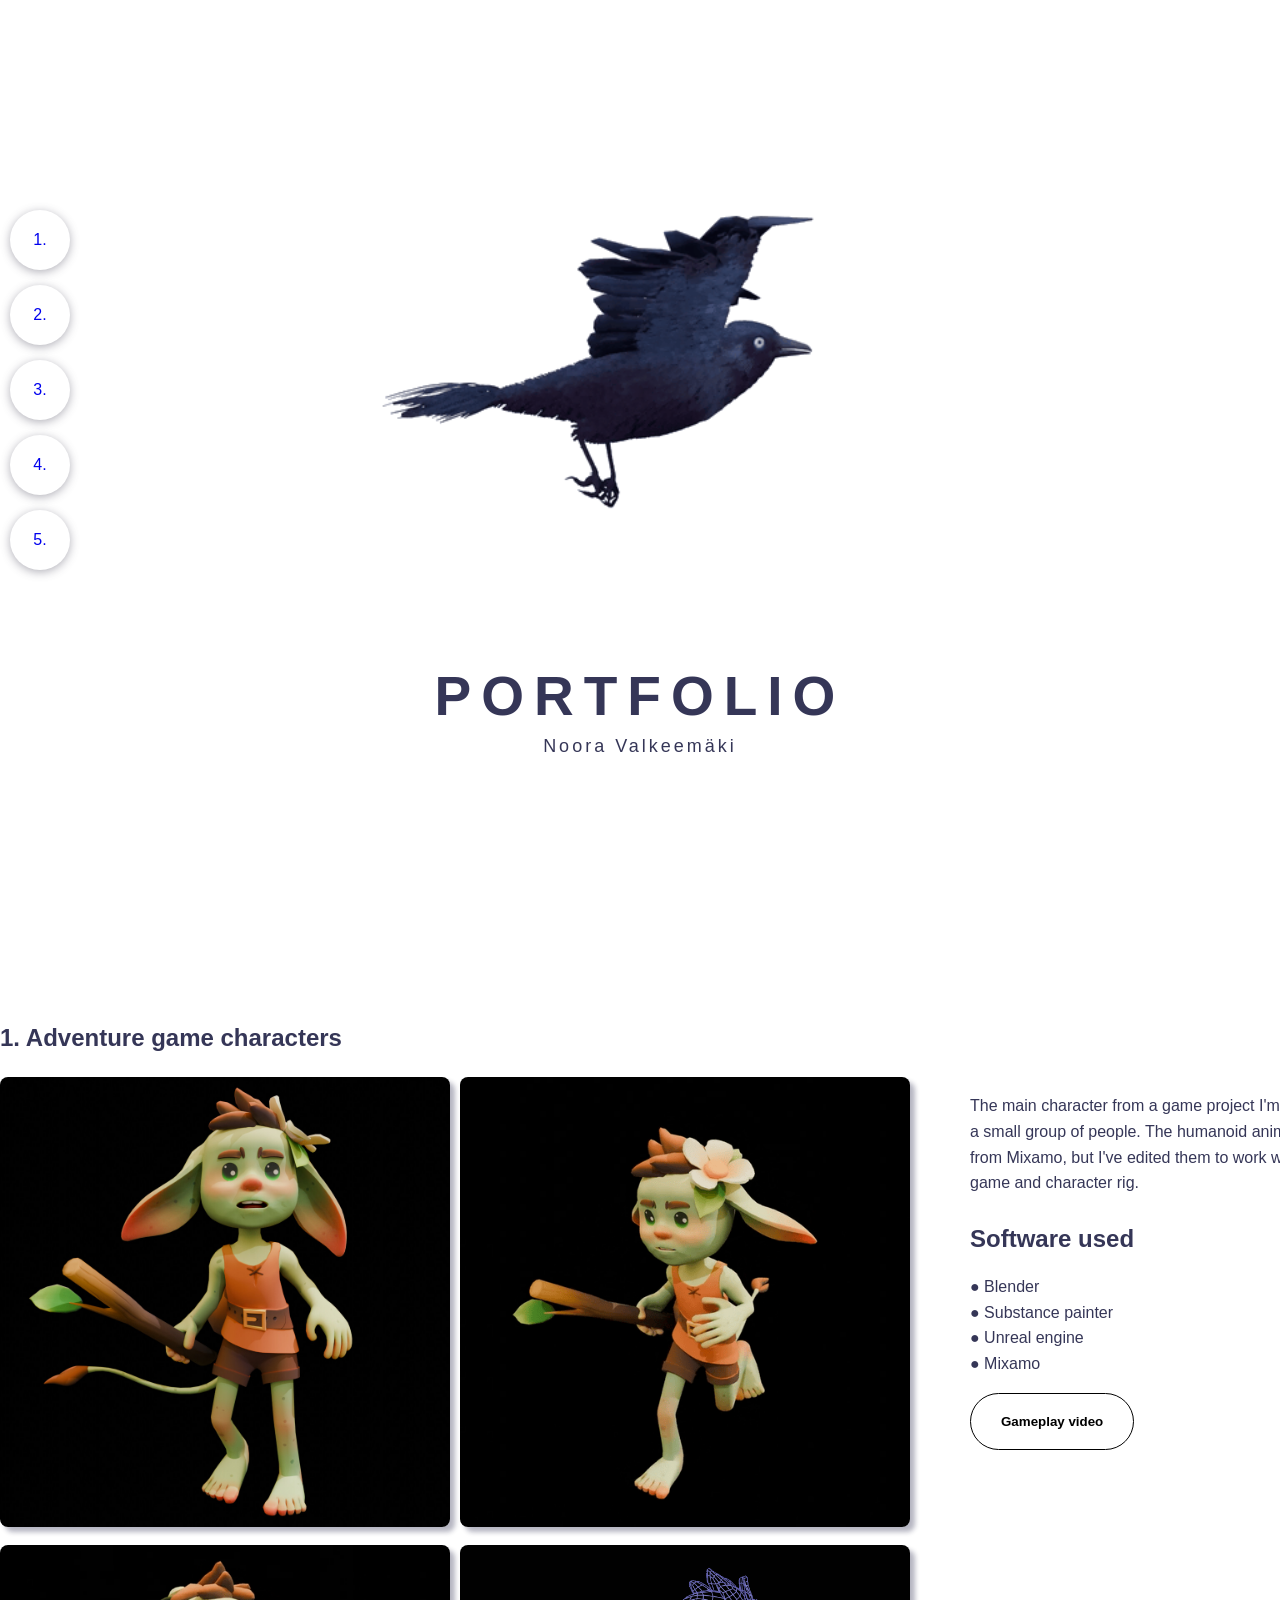
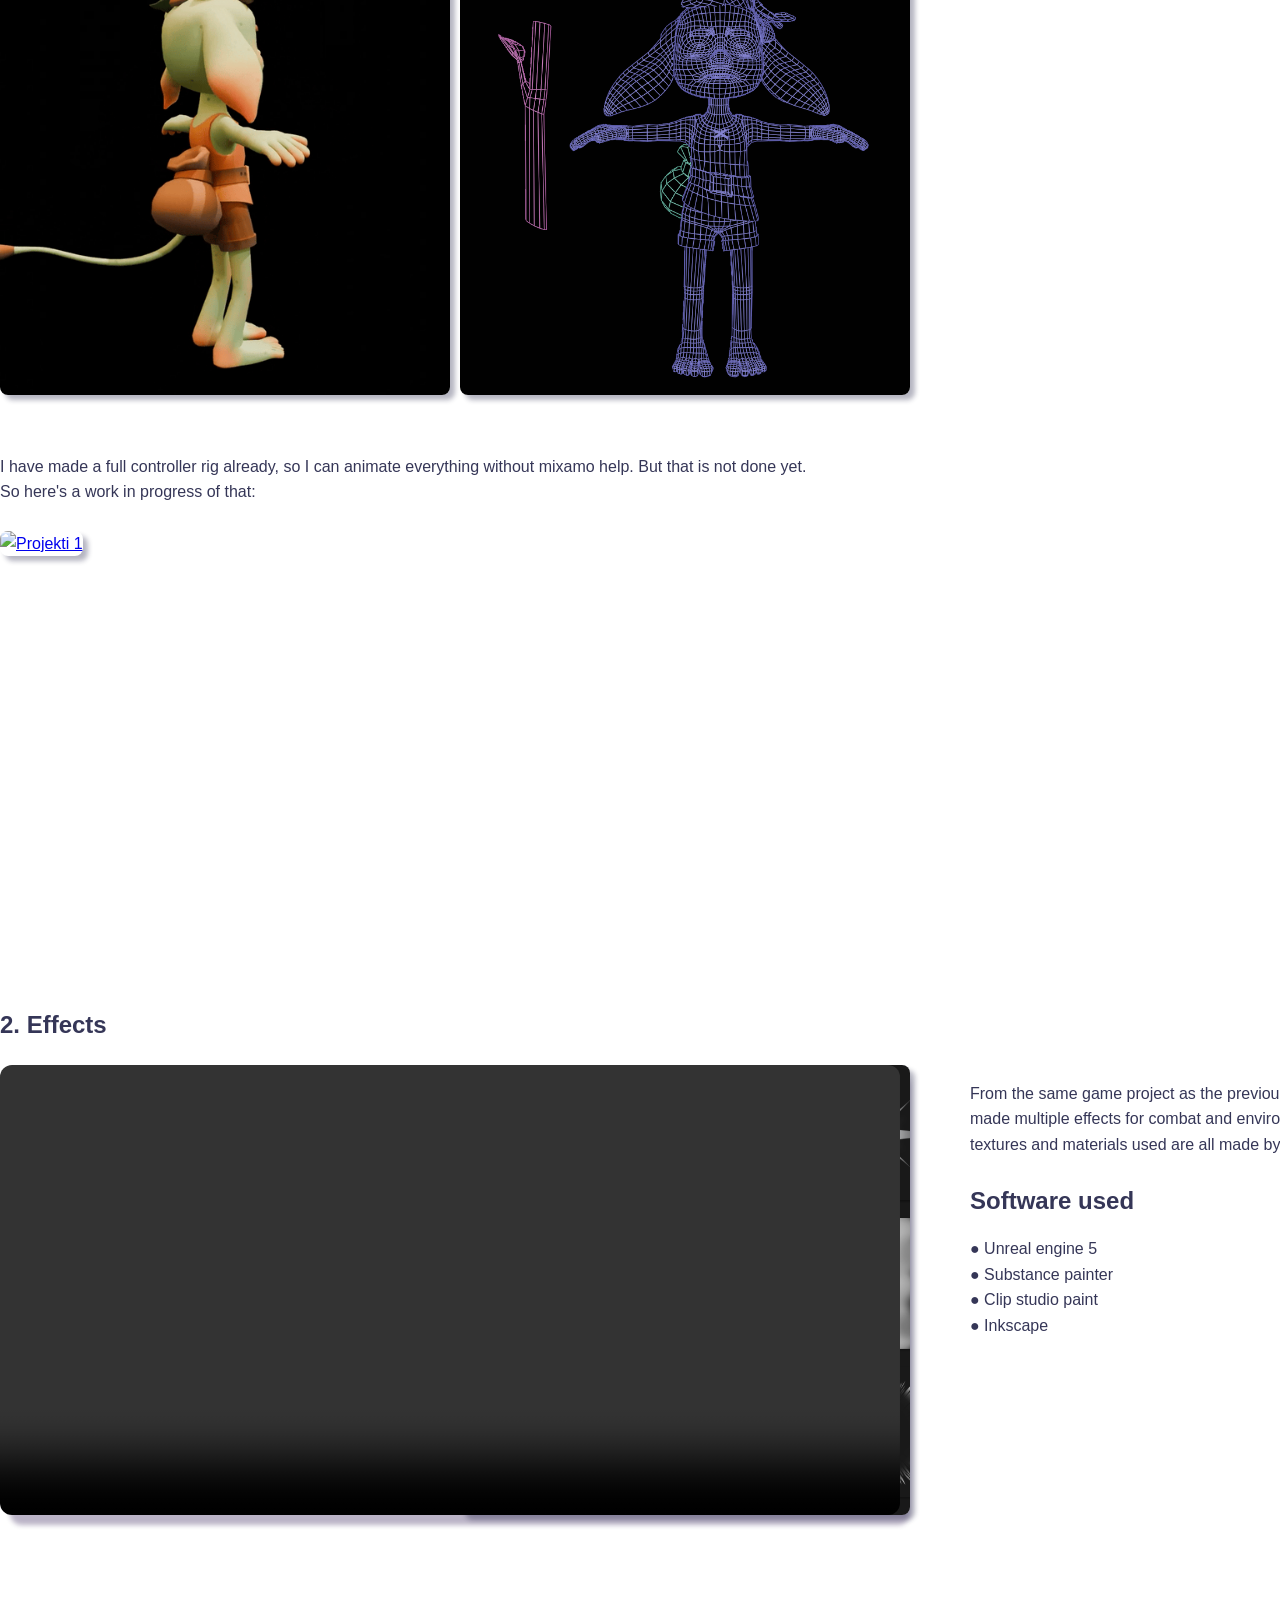
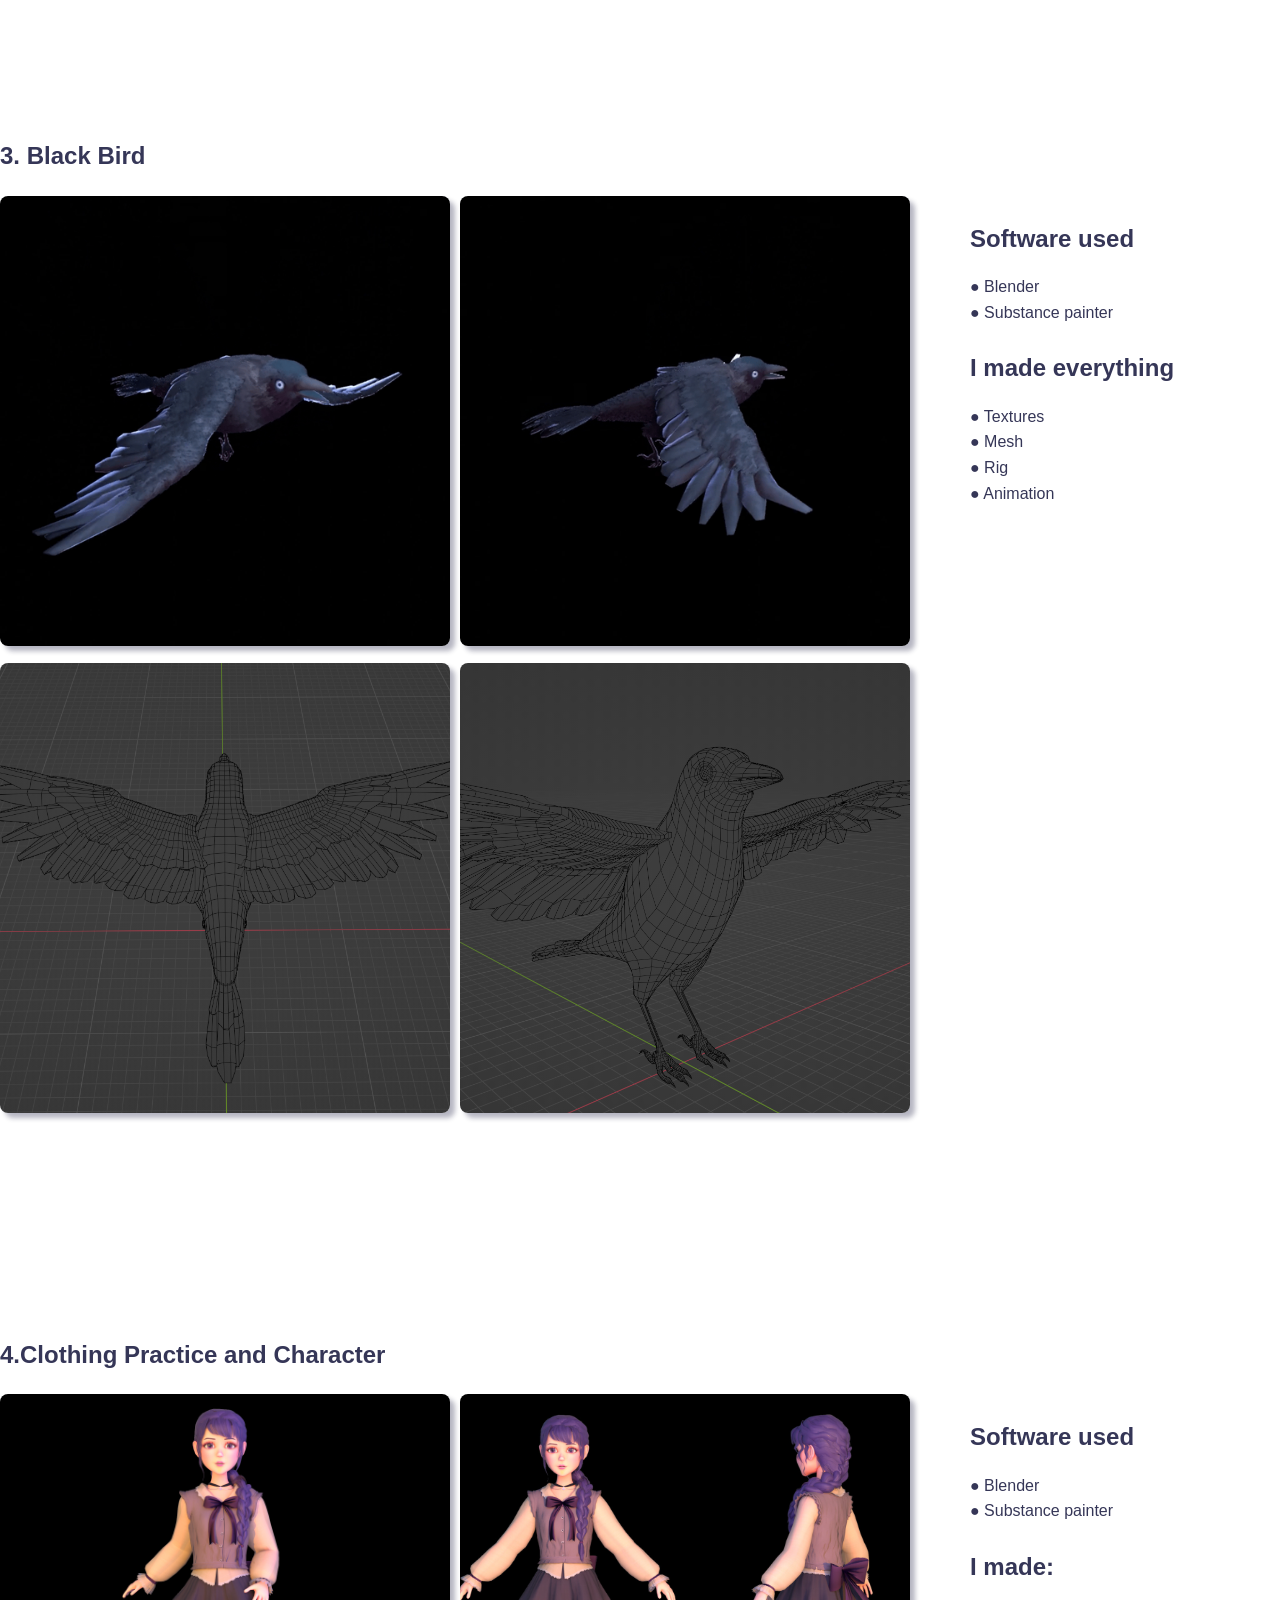
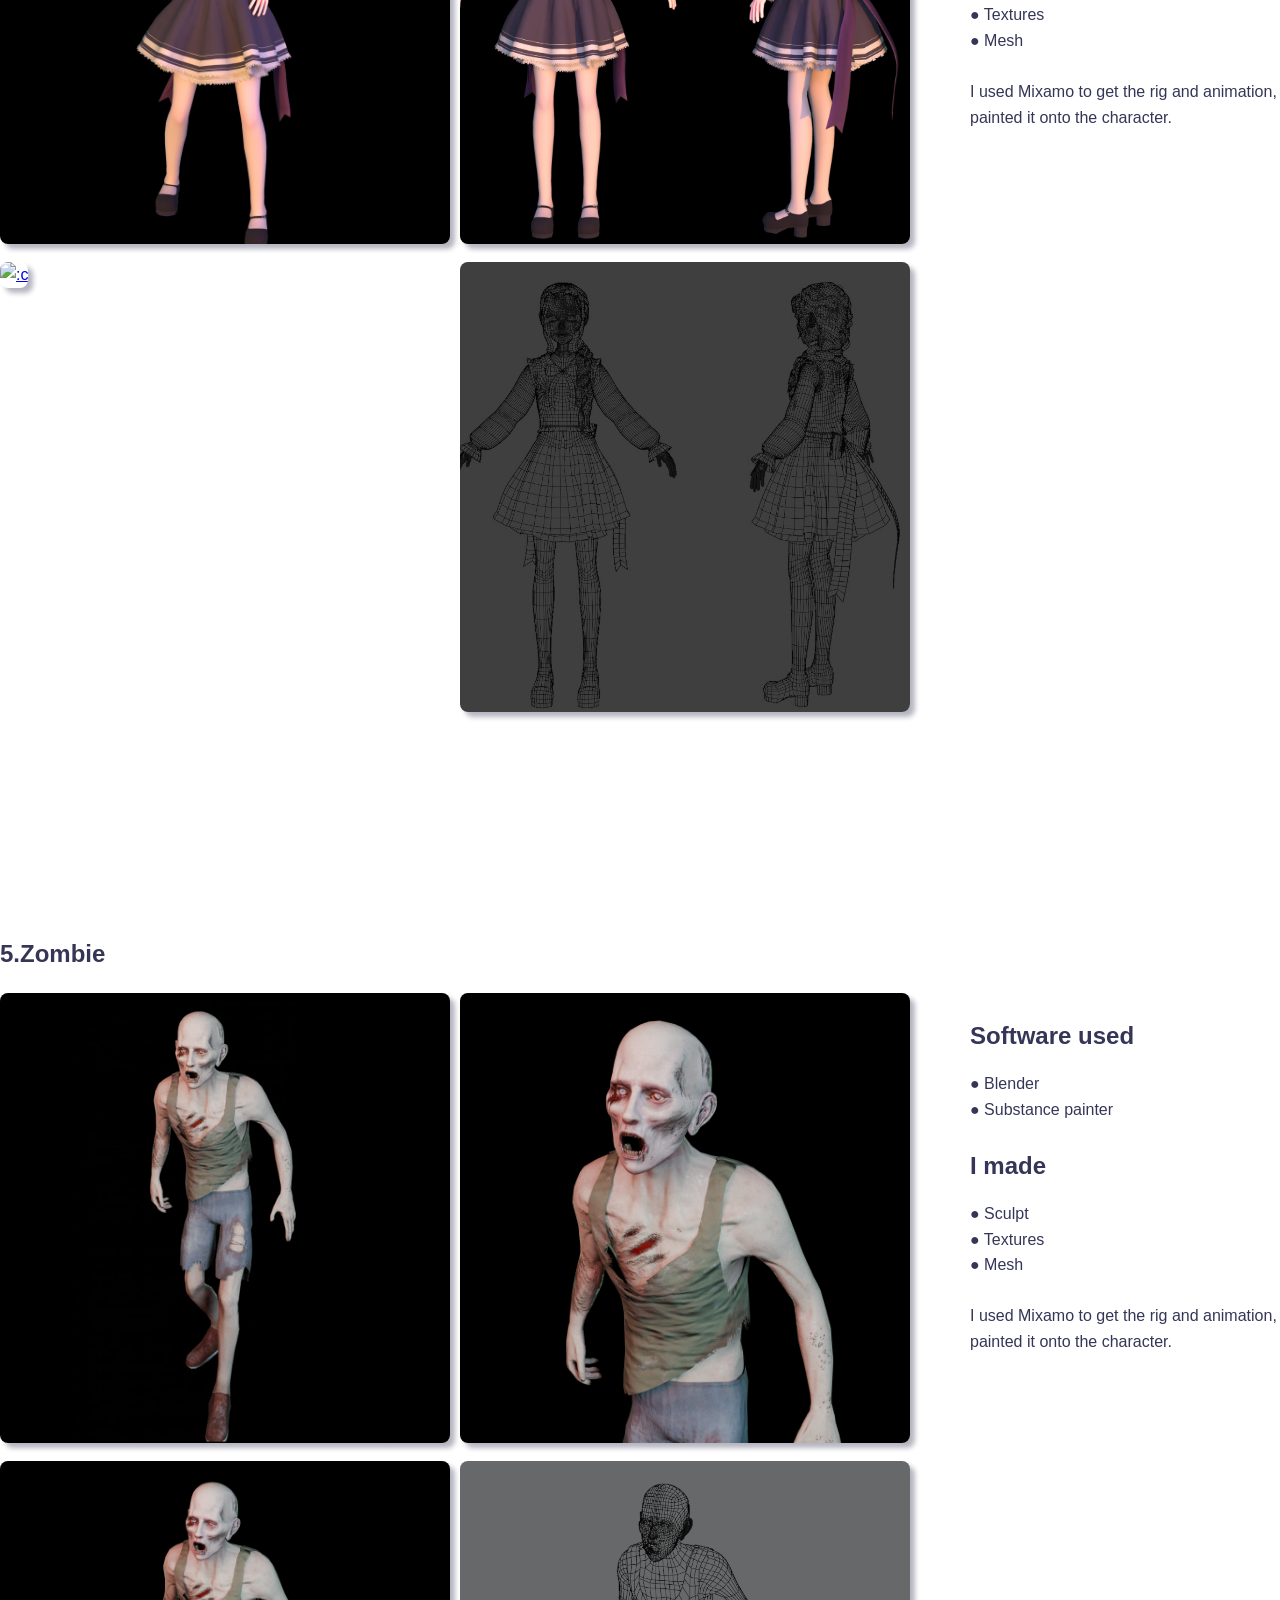
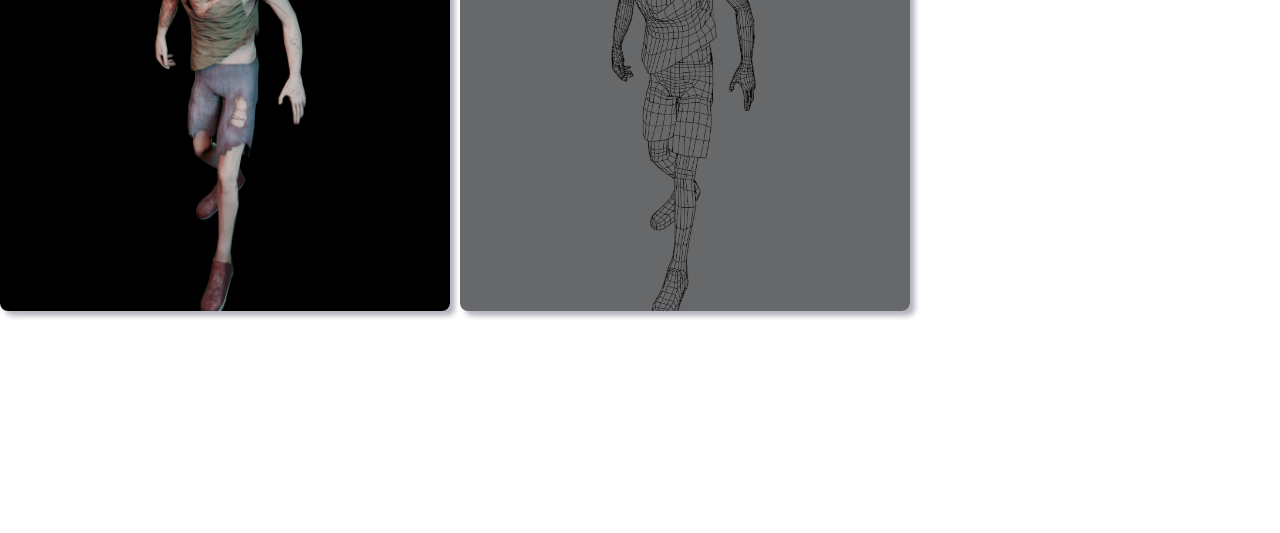
==== index.html @ d489b7c3 "2 fix" ====
<!DOCTYPE html>
<html lang="fi">

<head>
    <meta charset="UTF-8">
    <meta name="viewport" content="width=device-width, initial-scale=1.0">
    <title>Portfolio</title>
    <link rel="stylesheet" href="PortfolioStyle.css">

</head>
<body>

<div class="Headline">
            
    <Div class="Head">
        <ul>
            <a href="#AGM" style="--i:#a955ff;--j:#ea51ff">
                <span class="icon">1.</ion-icon></span>
                <span class="title">Game characters</span>
            </a>
            <a href="#Effects" style="--i:#56CCF2;--j:#2F80ED">
                <span class="icon">2.</ion-icon></span>
                <span class="title">Effects</span>
            </a>
            <a href="#BlackBird" style="--i:#FF9966;--j:#FF5E62">
                <span class="icon">3.</ion-icon></span>
                <span class="title">Black Bird</span>
            </a>
            <a href="#Clothing" style="--i:#80FF72;--j:#7EE8FA">
                <span class="icon">4.</ion-icon></span>
                <span class="title">Clothing Practice</span>
            </a>
            <a href="#Zombie" style="--i:#ffa9c6;--j:#f434e2">
                <span class="icon">5.</ion-icon></span>
                <span class="title">Zombie</span>
            </a>
        </ul>
    </Div>

    <img src="Bird/output-onlinegiftools.gif" alt=":c">
        
    <h1>PORTFOLIO</h1>
    <p>Noora Valkeemäki</p>
        
</div>


<section class="portfolio">

    <h1 id="AGM"> 1. Adventure game characters</h1>
    <div class="project">
        
        <div class="gallery">
            <a target="_blank" href="Mc/Mc1.jpg">
                <img src="Mc/Mc1.jpg" alt="Projekti 1">
            </a>
            <a target="_blank" href="Mc/Run.gif">
                <img src="Mc/Run.gif" alt="gif">
            </a>
            <a target="_blank" href="Mc/Ympyrä.gif">
                <img src="Mc/Ympyrä.gif" alt="Projekti 1">
            </a>
            <a target="_blank" href="Mc/MC_T.png">
                <img src="Mc/Screenshot 2025-07-29 104458.png" alt="Projekti 1">
            </a>
        </div>

        <div class="project-text">
            
           
            <p>

                The main character from a game project I'm making with a small group of people.
                The humanoid animations are from Mixamo, but I've edited them to work with our game and character rig.

            </p>
            <h3> Software used</h3>
            <p>
                ● Blender <br>
                ● Substance painter <br>
                ● Unreal engine <br>
                ● Mixamo <br>

            </p>
         
                
            <!--- POP-up nappula  -->
        <button class="info-btn" onclick="openModal()">
               Gameplay video
        </button>


    



        <!-- Fullscreen Modal -->
        <div id="projectModal" class="modal">
            <div class="modal-content">

                <button class="close-btn" onclick="closeModal()">✕</button>

                <div class="modal-inner">
                    <h1>Game project: "Forest trolls" (working title)</h1>

                        <div class="video-wrapper">
                        
                        <iframe src="WIP_Trailer.mp4" frameborder="0" allow="fullscreen"></iframe>
                        </div>
                </div>

            </div>
        </div>        
     </div> 
     
</div>

        <div class="Additional-info">
                    <p>I have made a full controller rig already, so I can animate everything without mixamo help. But that is not done yet. <br> So here's a work in progress of that:</p>
                    <a target="_blank" href="Mc/New_Rig.gif">
                        <img src="Mc/New_Rig.gif" alt="Projekti 1">
                    </a>
        </div>
 </div>

    <h1 id="Effects">  2. Effects </h1>
    <div class="project">
       
        <div class="gallery">      

        <a target="_blank" href="Effets/Effects.mp4">
            <video src="Effets/Effects.mp4" controls></video>
        </a>
        <a target="_blank" href="Effets/Sprites.png">
            <img src="Effets/Sprites.png" alt=":c">
        </a>

        </div>

        <div class="project-text">

            <p>From the same game project as the previous one. I made multiple effects for combat and environment. All textures and materials used are all made by me.</p>

            <h3>Software used</h3>
            <p>
                ● Unreal engine 5 <br>
                ● Substance painter <br>
                ● Clip studio paint<br>
                ● Inkscape<br>
            </p>
        </div>
    </div>
   


    <h1 id="BlackBird"> 3. Black Bird</h1>
    <div class="project">
         
        <div class="gallery">
            
            <a target="_blank" href="Bird/G11.mp4">
                <img src="Bird/Bird2_.gif" alt=":c">
            </a>
            <a target="_blank" href="Bird/G22.mp4">
                <img src="Bird/Bird1_.gif" alt=":c">
            </a>
            <a target="_blank" href="Bird/Näyttökuva 2025-04-16 142450.png">
                <img src="Bird/Näyttökuva 2025-04-16 142450.png" alt=":c">
            </a>
            <a target="_blank" href="Bird/Näyttökuva 2025-04-16 143041.png">
                <img src="Bird/Näyttökuva 2025-04-16 143041.png" alt=":c">
            </a>

        </div>
      
        <div class="project-text">
            <h3> Software used</h3>
            <p>
                ● Blender <br>
                ● Substance painter<br>
            </p>
            <h3> I made everything</h3>
            <p>
                ● Textures <br>
                ● Mesh<br>
                ● Rig <br>
                ● Animation<br>
                <br>
         
            </p>
          
        </div>
    </div>


        <h1 id="Clothing"> 4.Clothing Practice and Character</h1>
        <div class="project">
         
        <div class="gallery"> 
            
            <a target="_blank" href="IN/nikki-blender-02.jpg">
                <img src="IN/nikki-blender-02.jpg" alt=":c">
            </a>
            <a target="_blank" href="IN/nikki-character-01.jpg">
                <img src="IN/nikki-character-01.jpg" alt=":c">
            </a>
            <a target="_blank" href="IN/0001-0300.mkv">
                <img src="IN/Gif_IN.gif" alt=":c">
            </a>
            <a target="_blank" href="IN/nikki-wiref-character.jpg">
                <img src="IN/nikki-wiref-character.jpg" alt=":c">
            </a>

        </div>
      
        <div class="project-text">
            <h3> Software used</h3>
            <p>
                ● Blender <br>
                ● Substance painter<br>
            </p>
            <h3> I made:</h3>
            <p>
                ● Textures <br>
                ● Mesh<br>
                <br>
            I used Mixamo to get the rig and animation, then weight painted it onto the character.​
            </p>
            
            
        </div>
    </div>


    <h1 id="Zombie">  5.Zombie </h1>
    <div class="project">
       
        <div class="gallery">      

        <a target="_blank" href="Zombie/Z_2.mp4">
        <img src="Zombie/Zombie_Gif.gif" alt="Zombie_Gif">
        </a>
        <a target="_blank" href="Zombie/F6.png">
        <img src="Zombie/F6.png" alt="Zombie/F6.png">
        </a>
        <a target="_blank" href="Zombie/F5.png">
        <img src="Zombie/F5.png" alt="Zombie/F5.png">
        </a>
        <a target="_blank" href="Zombie/Näyttökuva 2025-05-31 205426.png">
        <img src="Zombie/Näyttökuva 2025-05-31 205426.png" alt="Zombie/Näyttökuva 2025-05-31 205426.png">
        </a>


        </div>

        <div class="project-text">
            <h3>Software used</h3>
            <p>
                ● Blender <br>
                ● Substance painter<br>
            </p>
             
            <h3>I made</h3>
            <p>
                ● Sculpt <br>
                ● Textures<br>
                ● Mesh<br>
                <br>
                I used Mixamo to get the rig and animation, then weight painted it onto the character.
            
            </p>

         
        </div>
    </div >


    

    </div>
</section>
    <script> 
        
        /*pop up nappuloille*/
    
        function openModal() {
            document.getElementById("projectModal").style.display = "block";
            document.body.style.overflow = "hidden"; // estää taustan scrollauksen
        }

        function closeModal() {
            document.getElementById("projectModal").style.display = "none";
            document.body.style.overflow = "auto";
        }

        // Sulje jos klikataan taustaa
        window.onclick = function(event) {
            const modal = document.getElementById("projectModal");
            if (event.target === modal) {
                closeModal();
            }
        }

        // Sulje ESC-näppäimellä
        document.addEventListener("keydown", function(event) {
            if (event.key === "Escape") {
                closeModal();
            }
        });
    </script>

</body>
</html>
---- PortfolioStyle.css ----
.head {
  margin: 0;
  padding: 0;
  box-sizing: border-box;
  font-family: "Poppins", sans-serif;

  display: flex;
  justify-content: center;
  align-items: center;
  min-height: 100vh;
}

ul {
  display: flex;
  flex-direction: column;
  position: fixed;
  left: 0;                /* stick to left side */
  padding: 10px;
  gap: 15px;
  margin-left: auto;
  margin-top: 15%;
}

ul a {
  position: relative;
  list-style: none;
  width: 60px;
  height: 60px;
  background: white;
  box-shadow: 0 2px 10px rgba(78, 77, 94, 0.445);
  border-radius: 60px;
  cursor: pointer;
  display: flex;
  justify-content: center;
  align-items: center;
  transition: 0.5s;
}

ul a::before {
  content: "";
  position: absolute;
  inset: 0;
  border-radius: 60px;
  background: linear-gradient(45deg, var(--i), var(--j));
  opacity: 0;
  transition: 0.5s;
}

ul a::after {
  content: "";
  position: absolute;
  top: 10px;
  width: 100%;
  height: 100%;
  border-radius: 60px;
  background: linear-gradient(45deg, var(--i), var(--j));
  transition: 0.5s;
  filter: blur(15px);
  z-index: -1;
  opacity: 0;
}

ul a:hover {
  width: 180px;
  box-shadow: 0 10px 25px rgba(11, 14, 56, 0.377);
}

ul a:hover::before {
  opacity: 1;
}

ul a:hover::after {
  opacity: 0.5;
}

ul a ion-icon {
  color: #777;
  font-size: 1.75em;
  transition: 0.5s;
  transition-delay: 0.25s;
}

ul a:hover ion-icon {
  transform: scale(0);
  color: #fff;
  transition-delay: 0s;
}

ul a span {
  position: absolute;
}

ul a .title {
  color: #fff;
  font-size: 12px;
  font-weight: 800;
  letter-spacing: 0.1em;
  text-transform: uppercase;
  transform: scale(0);
  transition: 0.5s;
  transition-delay: 0s;
}

ul a:hover .title {
  transform: scale(1);
  transition-delay: 0.25s;
}


.Additional-info{
    display: flex;
    flex-direction: column;
    margin-top: -20vb;
    margin-left: -10vb;
    margin-bottom: 50vb;
    gap: 10px;
 
}

.Additional-info img{
    width: 100vb;
    height: 50vb;
    border-radius: 8px;
    object-fit: cover;
    border-radius: 8px;
    box-shadow: 5px 5px 5px rgba(17, 15, 54, 0.308);
}


body {
    font-family: Arial, sans-serif;
    background-color: white;
    color: #0f1138d7;
    line-height: 1.6;
}

.portfolio {
    width: 90%;
    max-width: 1100px;
    margin: 60px auto;
}
.Headline h1{

    letter-spacing: 10px;
    font-size: 55px;
}
.Headline img{

    height: 80vb;
    width: auto;
    margin-bottom: -120px;
}
.Headline p {
    margin-top: -45px;
    font-size: 18px;
    font-weight: 400;
    letter-spacing: 3px;

}
.Headline{
    text-align: center;
    margin-bottom: 40px;
    padding-bottom: 20vb;
}
.project {
    display: flex;
    gap: 60px;
    max-width: 1200px;
    margin: 80px auto;
    padding: 0;
    align-items: start;
    padding-bottom: 15vb;
}
.gallery{

    display: grid;
    grid-template-columns: 50vb 50vb;
    margin-left: -10vb;
    gap: 10px;
  

}
.portfolio h1{

margin-left: -90px;
margin-bottom: -60px;

}

.gallery img {
    width: 50vb;
    height: 50vb;
    border-radius: 8px;
    object-fit: cover;
    transition: transform 0.3s ease;
    box-shadow: 5px 5px 5px rgba(17, 15, 54, 0.308);
}

.gallery img:hover {
    transform: scale(1.05);
}

.gallery video {
    width: auto;
    height: 50vb;
    border-radius: 12px;
    object-fit: contain;
    transition: transform 0.3s ease;
    box-shadow: 10px 10px 5px rgba(33, 10, 70, 0.308);
}

.gallery video:hover {
    transform: scale(1.05);
}

.project-text {
    width: 50%;
}

.project-text h3 {
    margin-bottom: 15px;
    font-size: 1.5rem;
    margin-right: -20vb;
    
}
.project-text p{

margin-right: -20vb;

}

.reverse {
    flex-direction: row-reverse;
}

/* Responsiivisuus */
@media (max-width: 768px) {
    .project {
        flex-direction: column;
    }
}


/* nappulat */

.info-btn {
    padding: 20px;
    padding-right: 30px;
    padding-left: 30px;
    
    border-radius: 40px;
    background: #ffffff;
    color: rgb(0, 0, 0);
    border: solid black;
    border-width: 1px;
    font-weight: 700;

    cursor: pointer;
    transition: all 0.3s ease ease-out;
}
.info-btn:hover{

    background: linear-gradient(45deg, rgb(135, 88, 221), rgb(221, 106, 221));
    border-radius: 40px;
    border: none;
    color: #ffffff;


    padding: 20px;
    padding-right: 30px;
    padding-left: 30px;
    
    
}

@keyframes burst {
  from {
    opacity:0;
    transform: scale(0);
  }}

/* Modal tausta */
.modal {
    display: none;
    position: fixed;
    inset: 0;
    background: rgba(0, 0, 0, 0.7);
    backdrop-filter: blur(6px);
    z-index: 999;
}

/* Modal sisältö (melkein full screen) */
.modal-content {
    background: white;
    width: 1000px;
    height: 800px;
    margin: 2.5% auto;
    border-radius: 20px;
    overflow-y: auto;
    position: relative;
    animation: slideUp 0.4s ease;
}

/* Sisältö padding */
.modal-inner {
    padding: 10px 10px;
}


/* Sulje-nappi */
.close-btn {
    position: absolute;
    top: 25px;
    right: 30px;
    background: none;
    border: none;
    font-size: 28px;
    cursor: pointer;
}
.close-btn:hover {
    color: red;
}




/* videot */

.video-wrapper iframe {
    width: 95%;
    height: 75%;
 }   

.video-wrapper iframe {
    position: absolute;
    margin-top: 100px;
    left: 50%;
    transform: translateX(-50%);    
}

.modal-inner  h1{
    margin-top: 20px;
    margin-left: 20px;
    font-size: 24px;
    color: #0f1138d7;
    text-align: center;
}
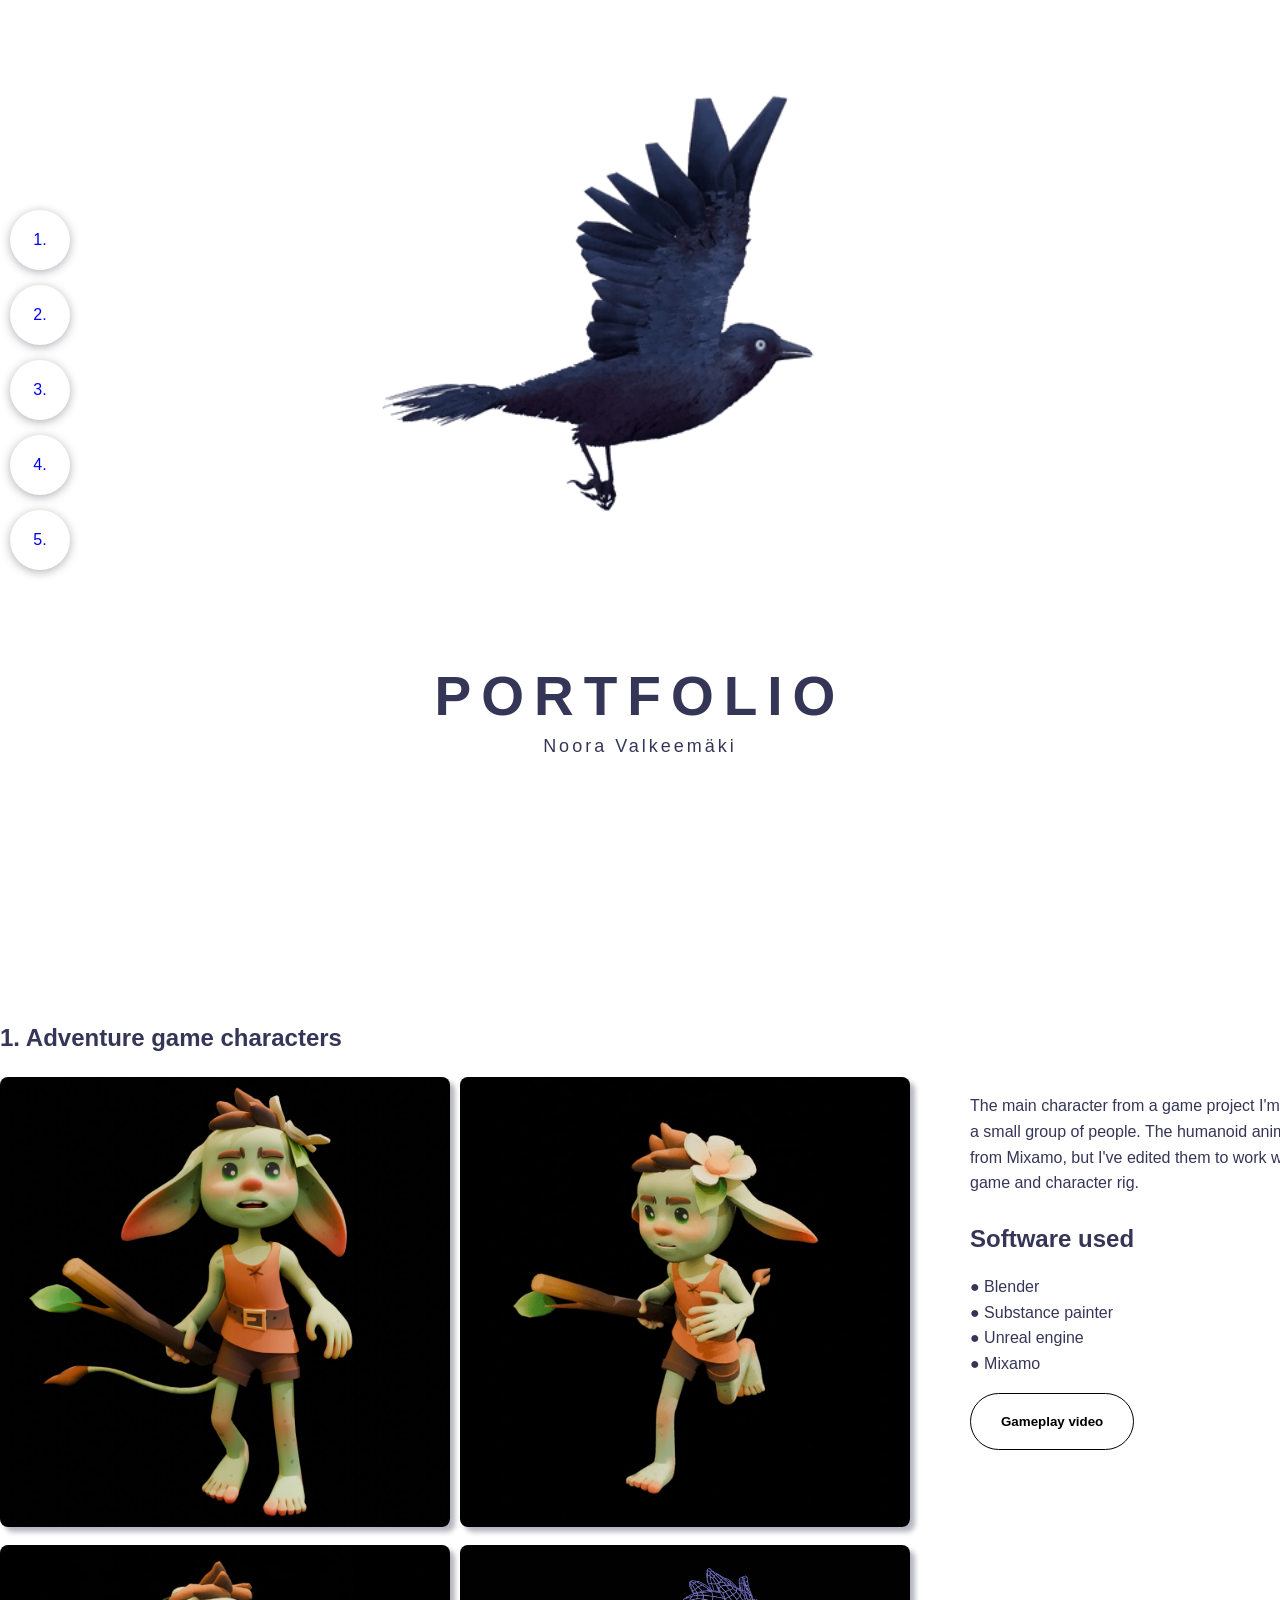
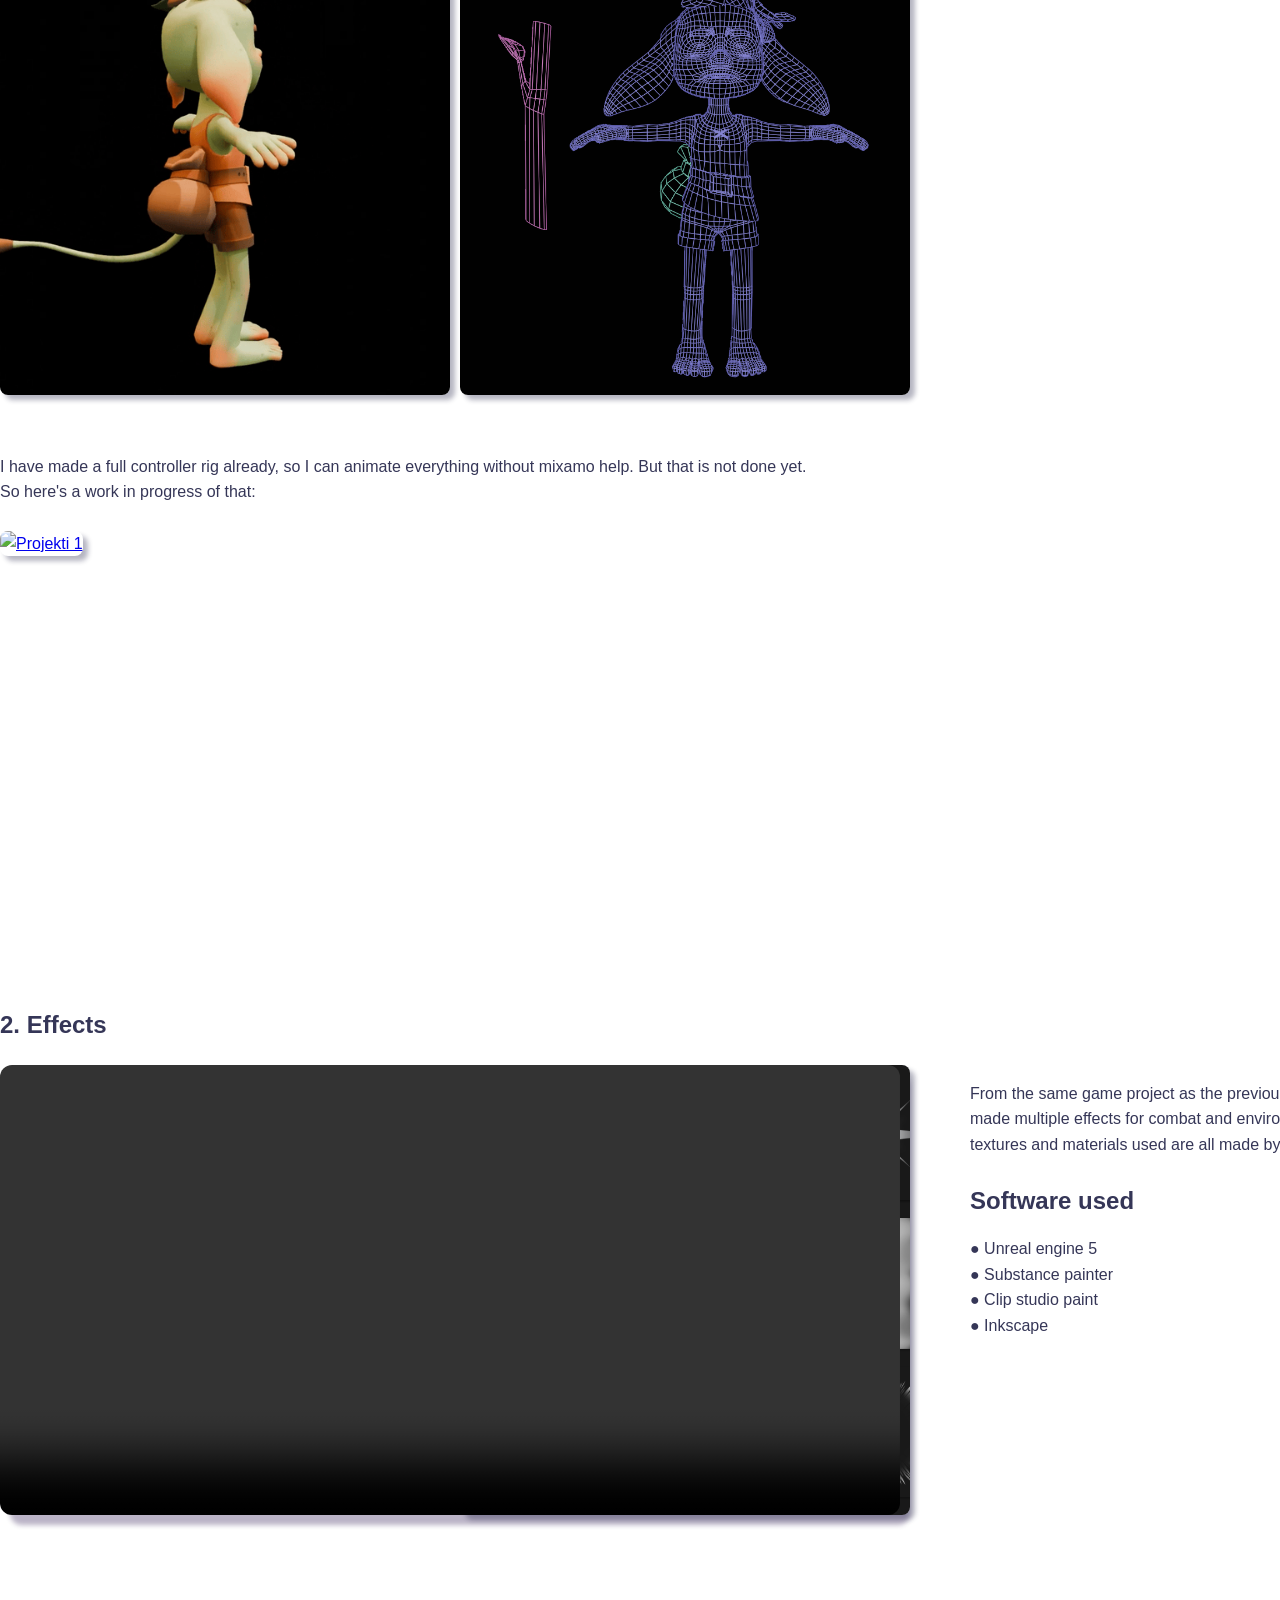
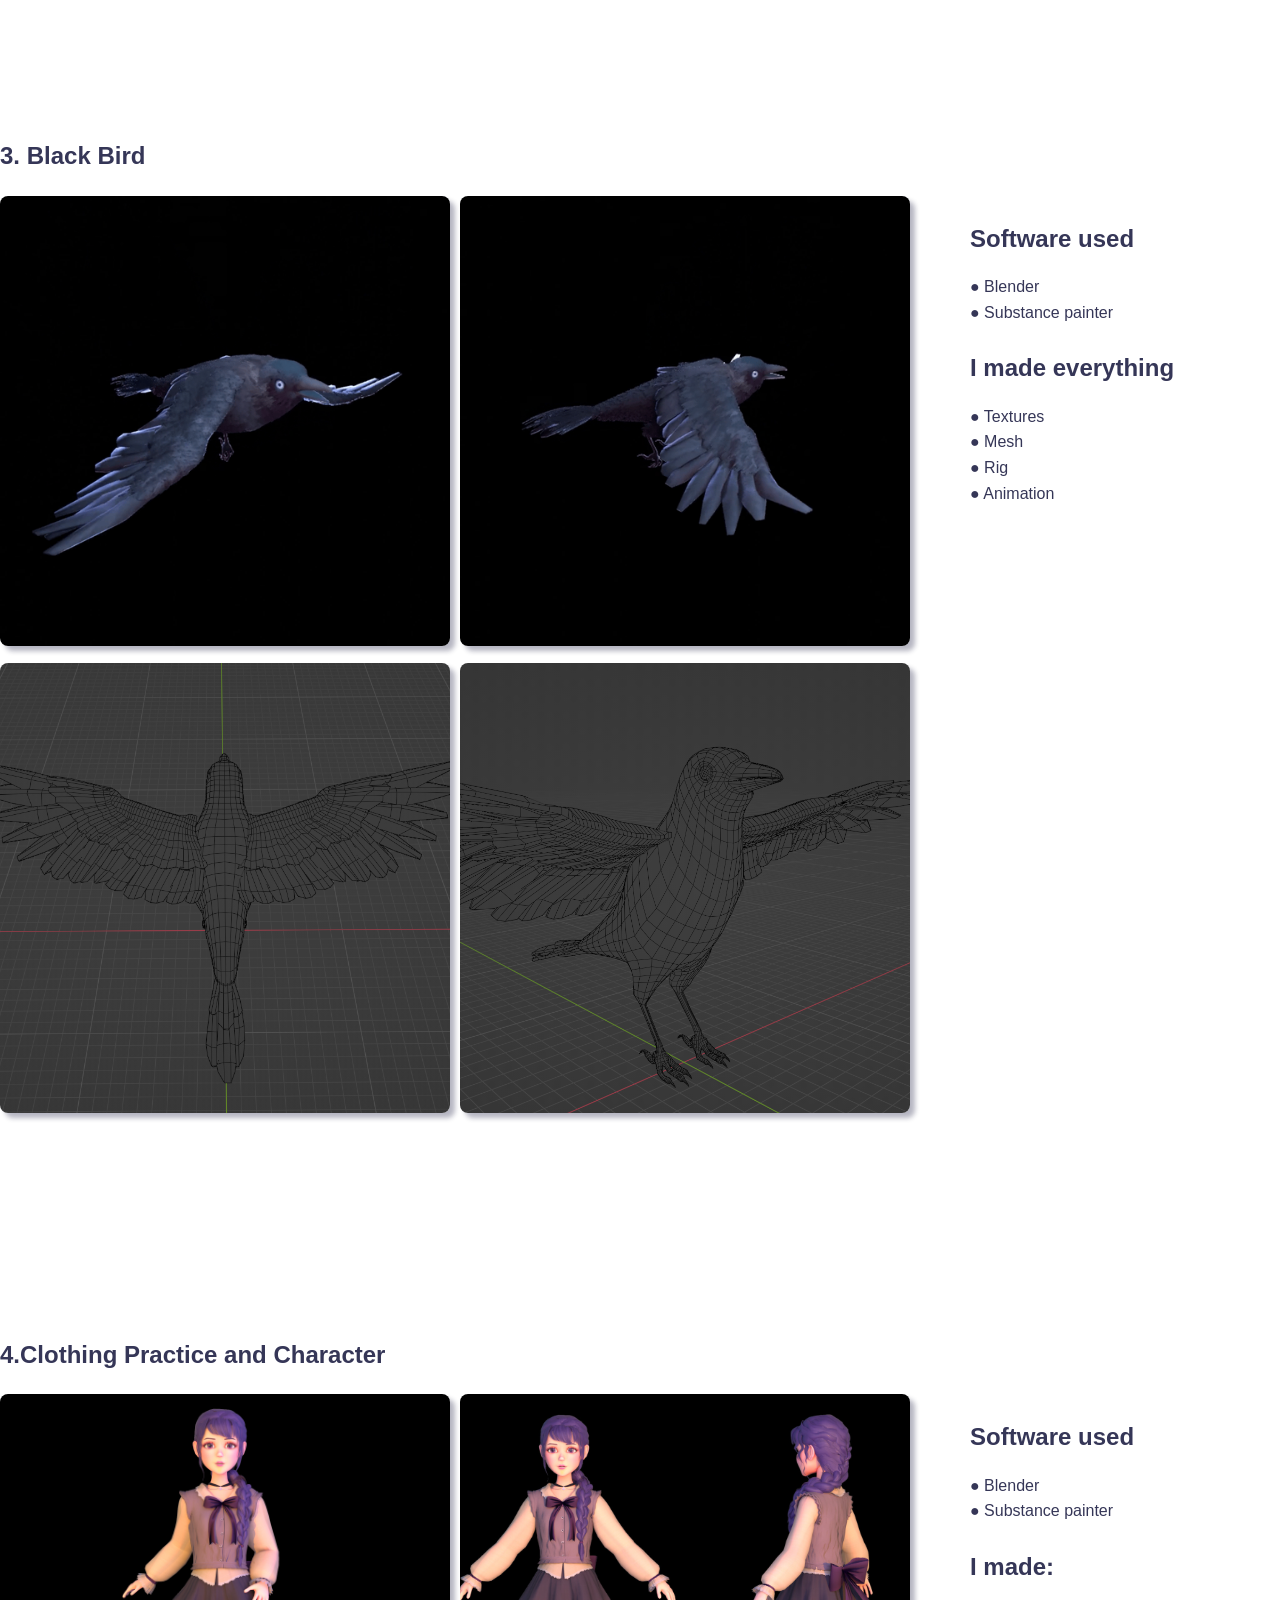
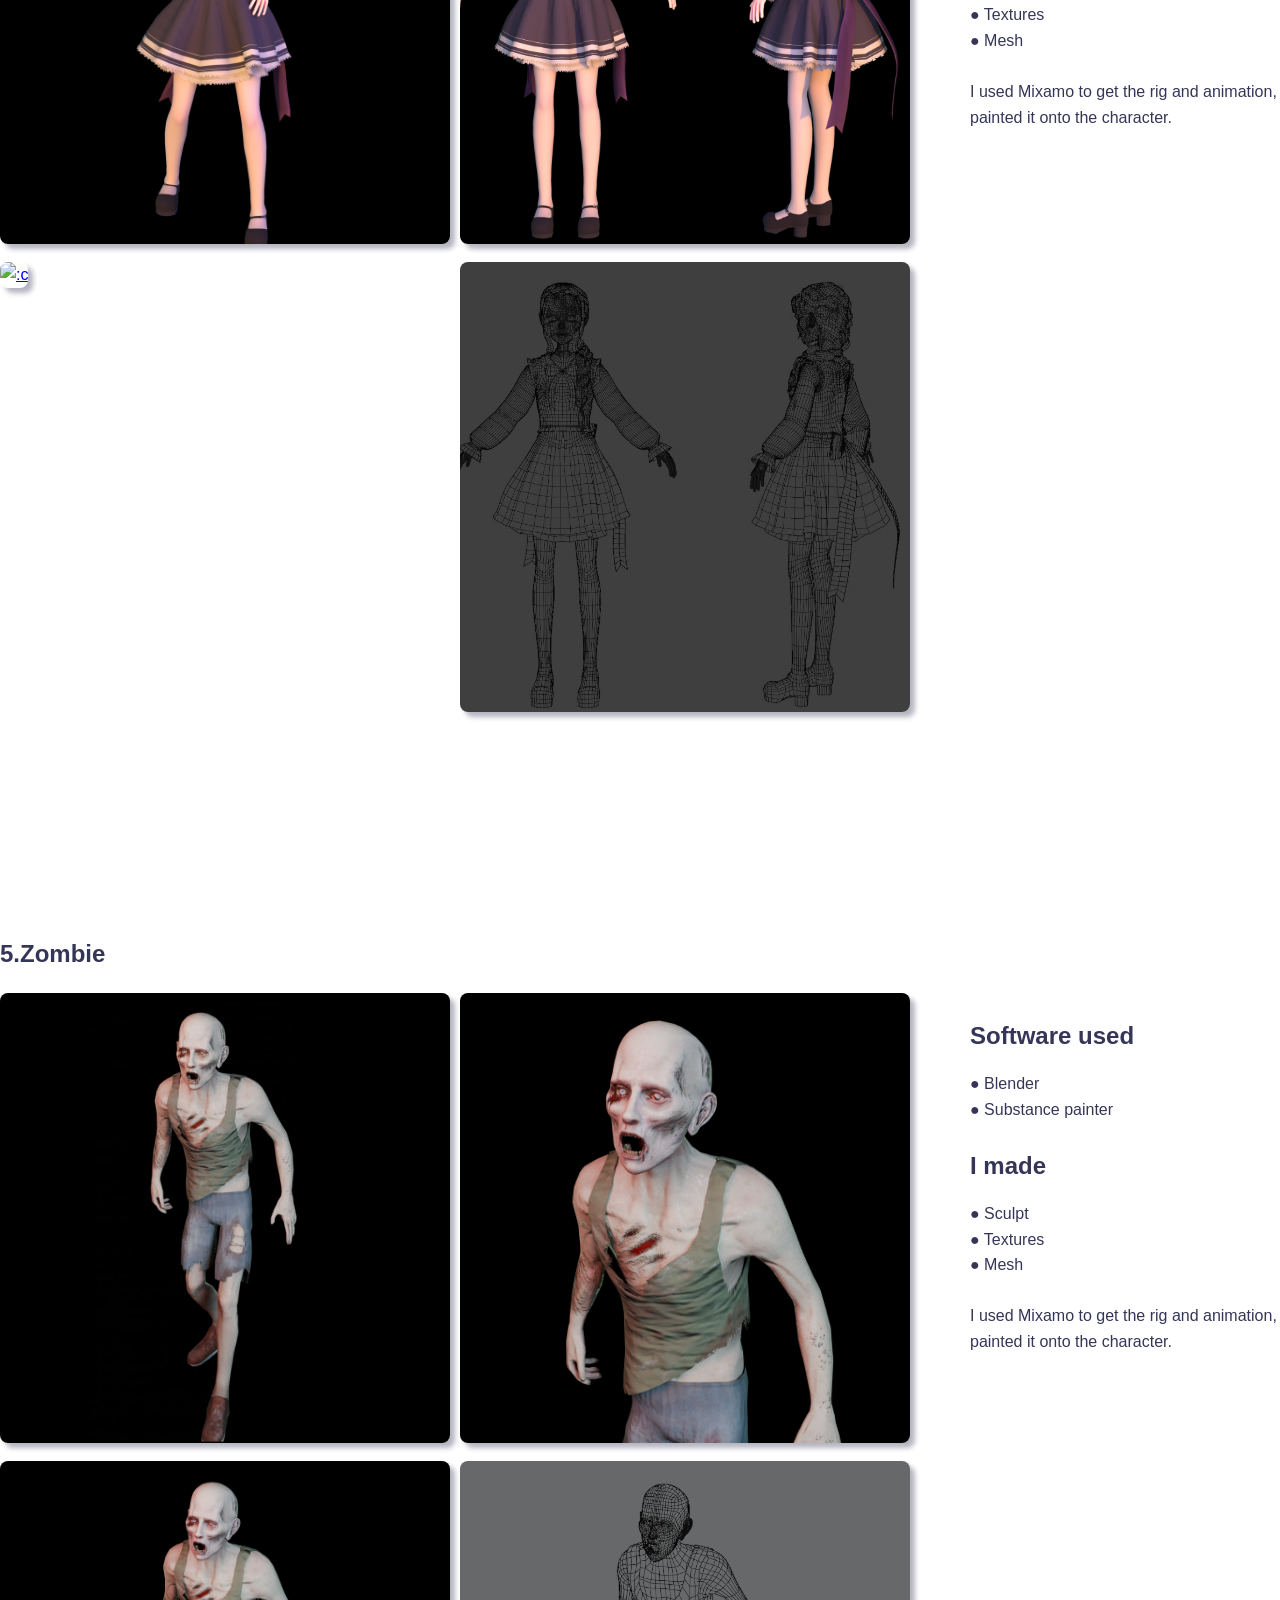
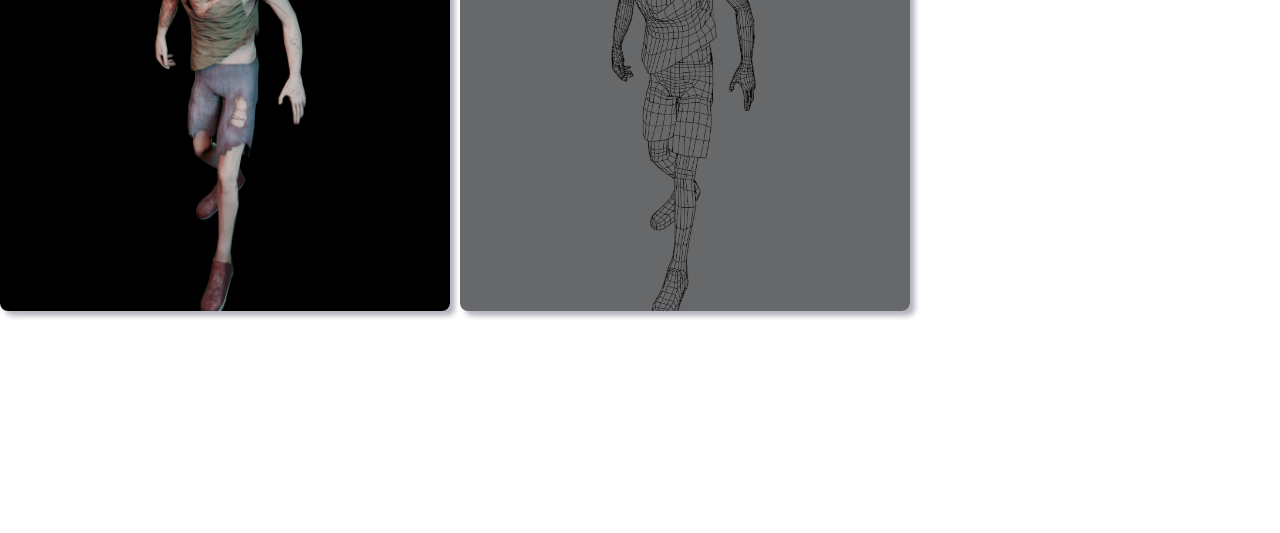
==== commit 570b0ec2: "Image_Change" ====
--- a/index.html
+++ b/index.html
@@ -60,7 +60,7 @@
             <a target="_blank" href="Mc/Ympyrä.gif">
                 <img src="Mc/Ympyrä.gif" alt="Projekti 1">
             </a>
-            <a target="_blank" href="Mc/MC_T.png">
+            <a target="_blank" href="Mc/Screenshot 2025-07-29 104458.png">
                 <img src="Mc/Screenshot 2025-07-29 104458.png" alt="Projekti 1">
             </a>
         </div>
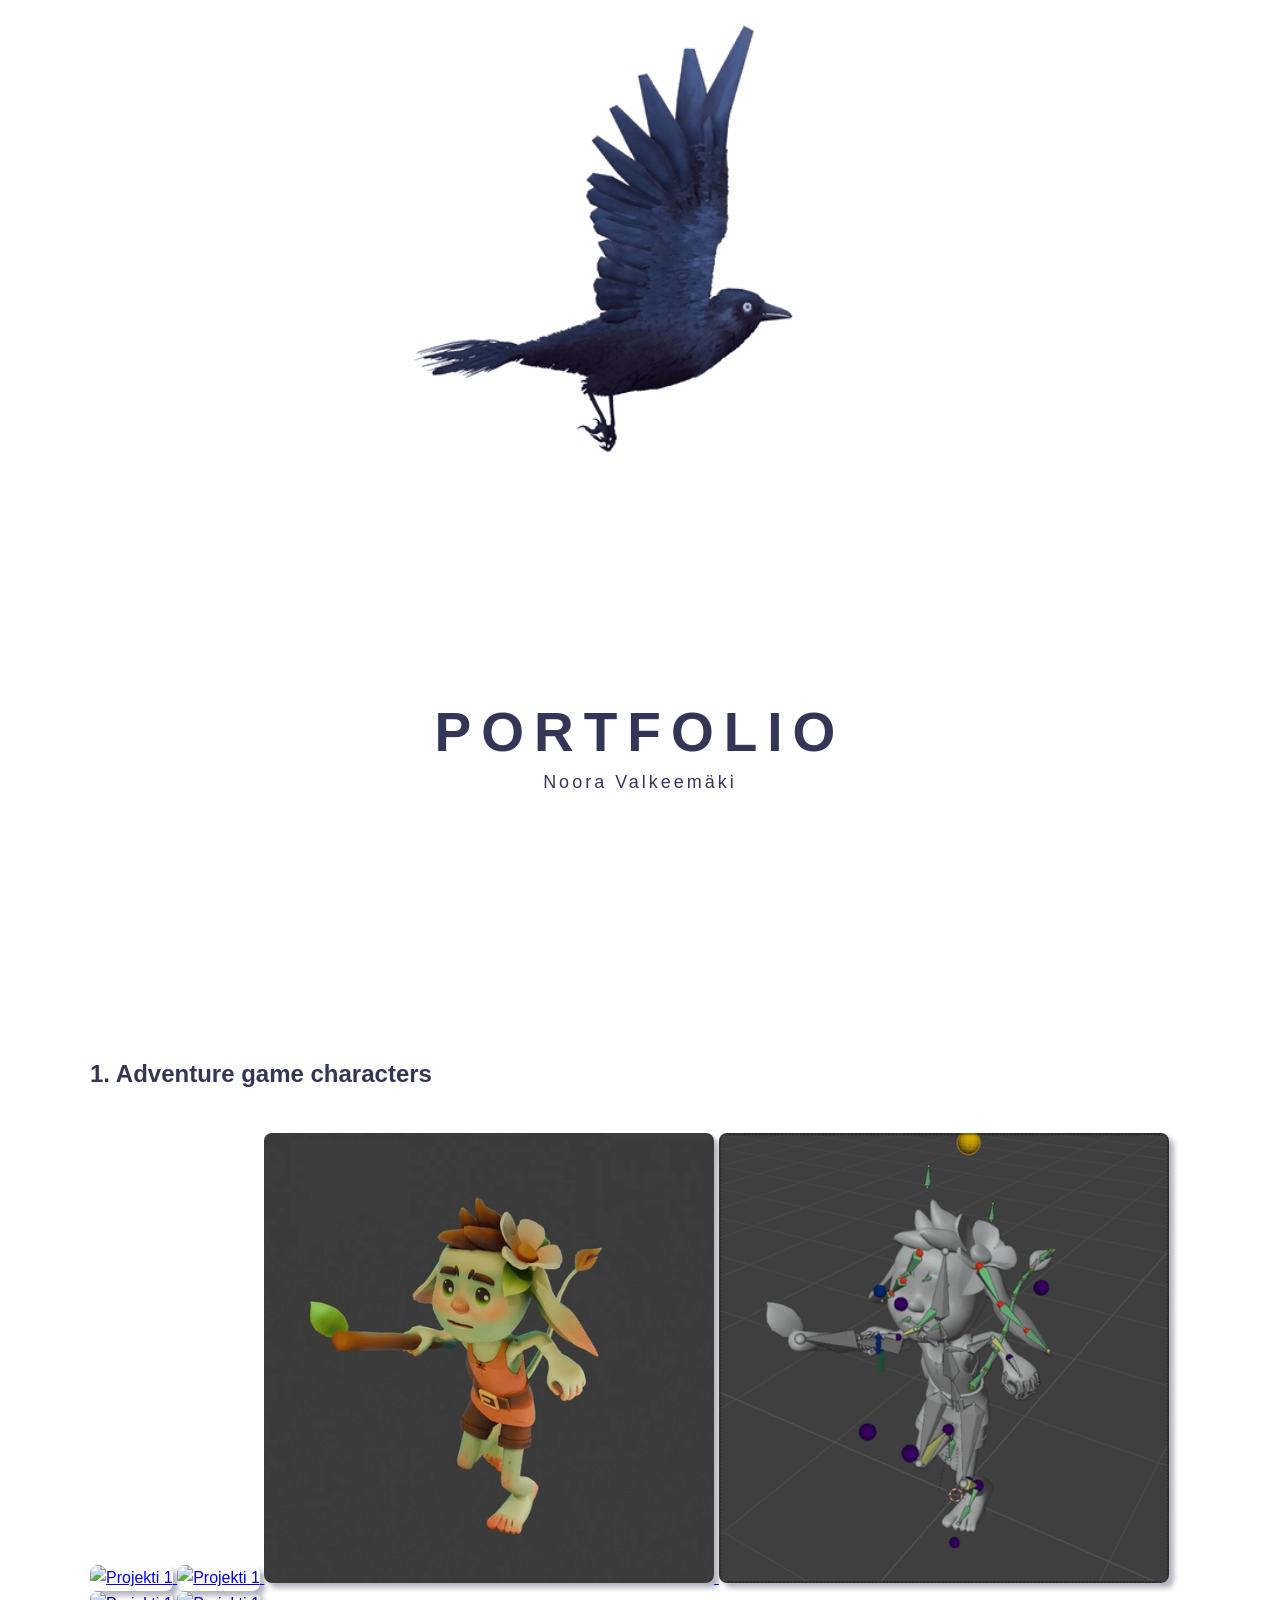
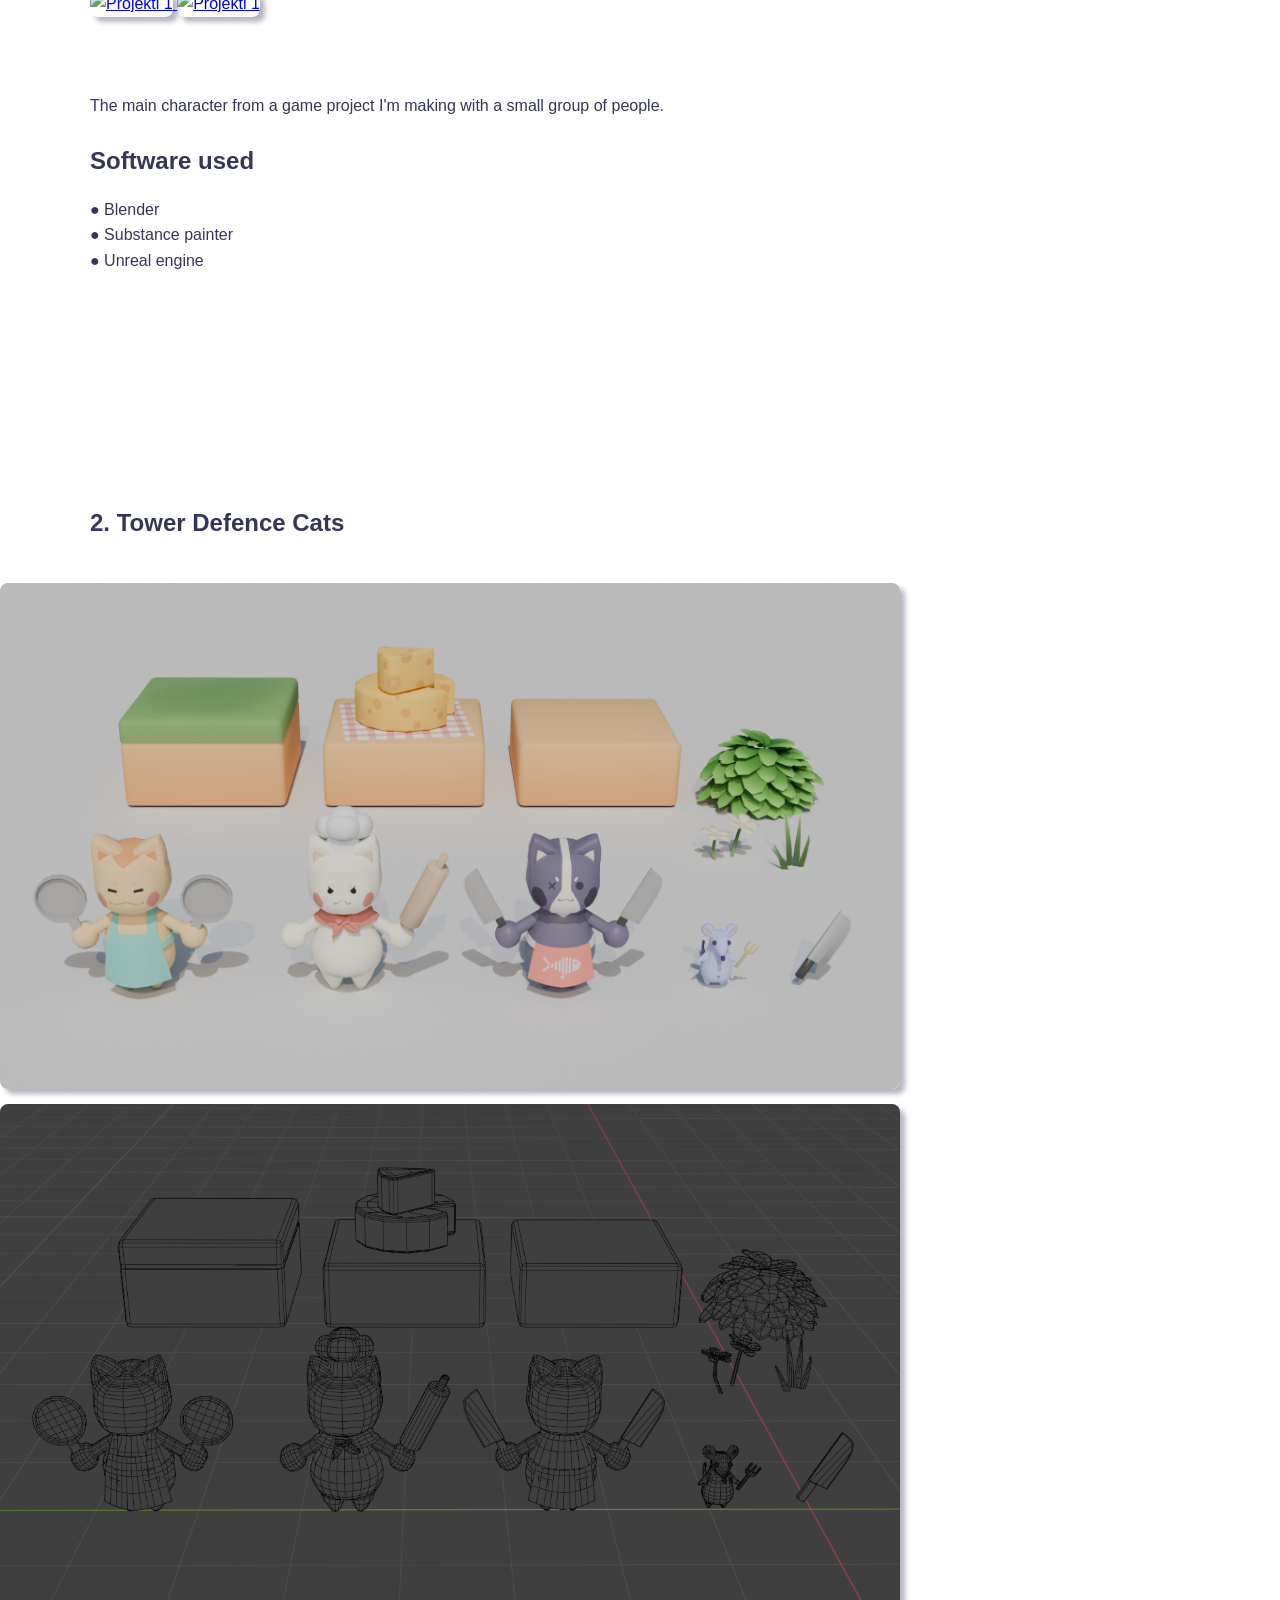
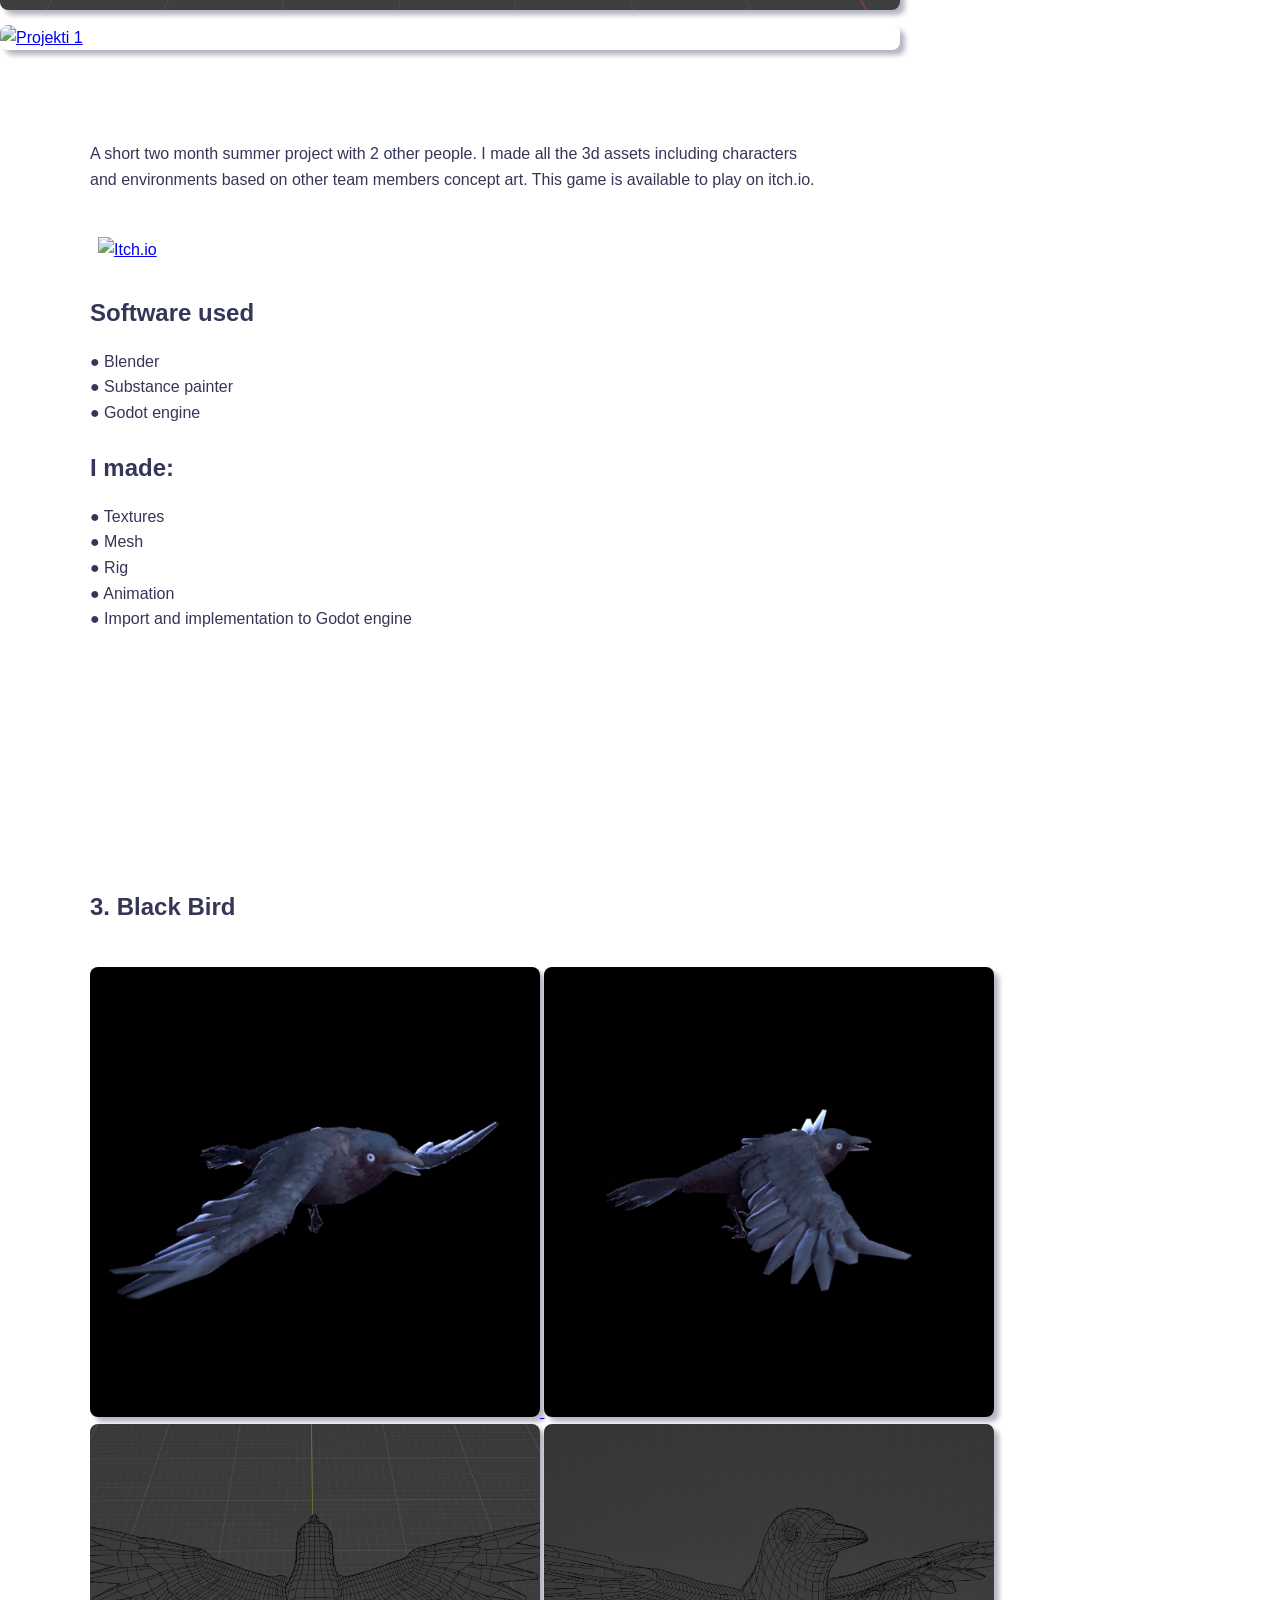
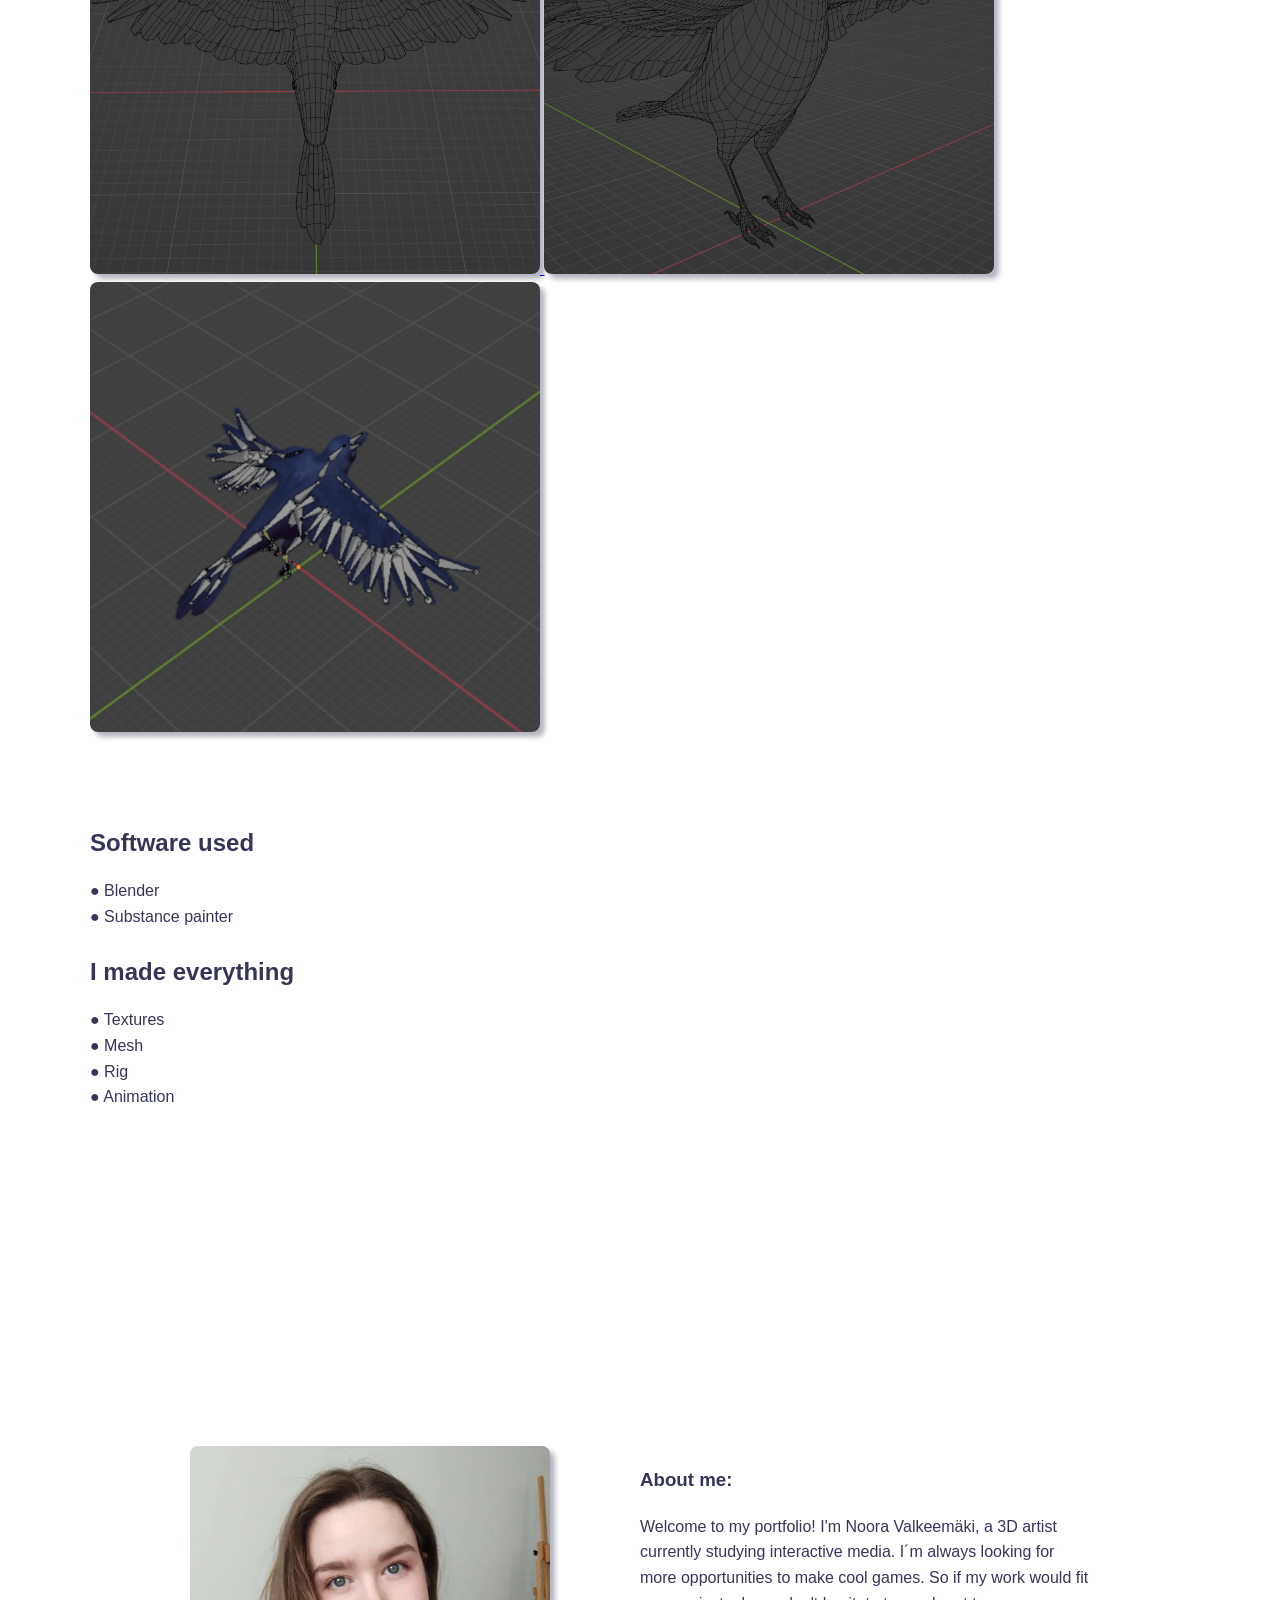
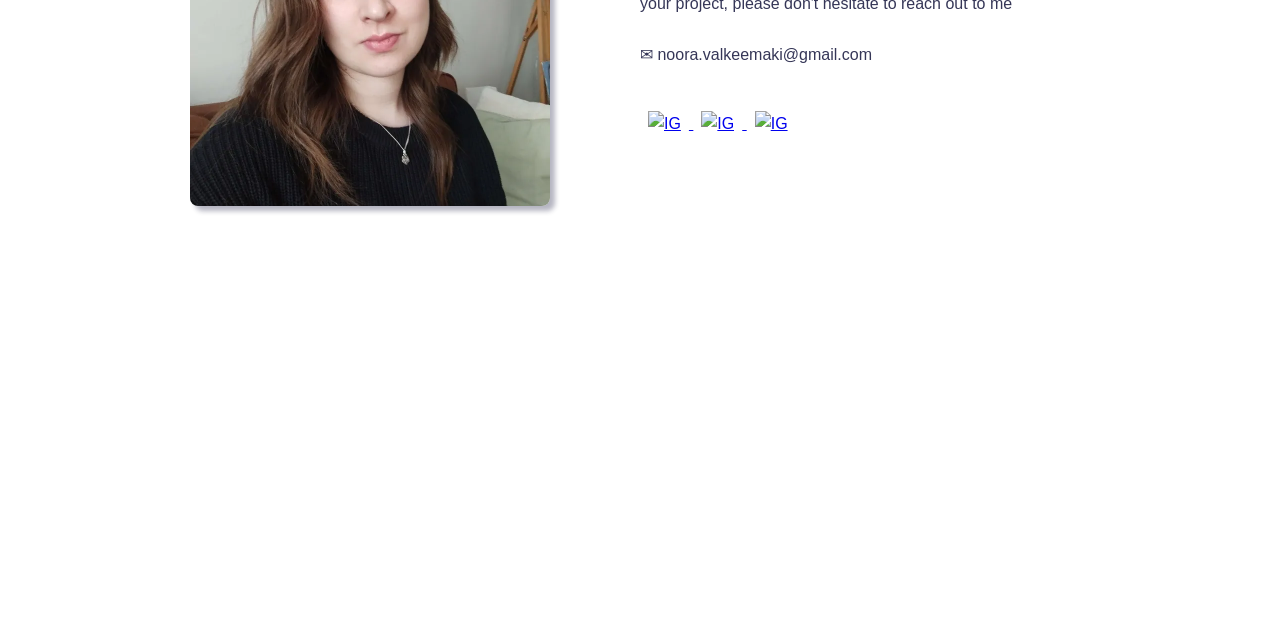
==== commit c97c0e8f: "Full_Rework" ====
--- a/index.html
+++ b/index.html
@@ -18,23 +18,19 @@
                 <span class="icon">1.</ion-icon></span>
                 <span class="title">Game characters</span>
             </a>
-            <a href="#Effects" style="--i:#56CCF2;--j:#2F80ED">
+       
+
+            <a href="#Tower Defence Cats" style="--i:#a866ff;--j:#FF5E62">
                 <span class="icon">2.</ion-icon></span>
-                <span class="title">Effects</span>
-            </a>
+                <span class="title">Tower Defence Cats</span>
+            </a>
+       
+
             <a href="#BlackBird" style="--i:#FF9966;--j:#FF5E62">
                 <span class="icon">3.</ion-icon></span>
                 <span class="title">Black Bird</span>
             </a>
-            <a href="#Clothing" style="--i:#80FF72;--j:#7EE8FA">
-                <span class="icon">4.</ion-icon></span>
-                <span class="title">Clothing Practice</span>
-            </a>
-            <a href="#Zombie" style="--i:#ffa9c6;--j:#f434e2">
-                <span class="icon">5.</ion-icon></span>
-                <span class="title">Zombie</span>
-            </a>
-        </ul>
+       
     </Div>
 
     <img src="Bird/output-onlinegiftools.gif" alt=":c">
@@ -51,18 +47,27 @@
     <div class="project">
         
         <div class="gallery">
-            <a target="_blank" href="Mc/Mc1.jpg">
-                <img src="Mc/Mc1.jpg" alt="Projekti 1">
-            </a>
-            <a target="_blank" href="Mc/Run.gif">
-                <img src="Mc/Run.gif" alt="gif">
-            </a>
-            <a target="_blank" href="Mc/Ympyrä.gif">
-                <img src="Mc/Ympyrä.gif" alt="Projekti 1">
-            </a>
-            <a target="_blank" href="Mc/Screenshot 2025-07-29 104458.png">
-                <img src="Mc/Screenshot 2025-07-29 104458.png" alt="Projekti 1">
-            </a>
+            
+            <a target="_blank" href="MC/MC.png">
+                <img src="MC/MC.png" alt="Projekti 1">
+            </a>
+            <a target="_blank" href="MC/Gameplay_.gif">
+                <img src="MC/Gameplay_.gif" alt="Projekti 1">
+            </a>
+            <a target="_blank" href="MC/Troll.mov">
+                <img src="Mc/AnimGif.gif" alt="gif"></img>
+            </a>  
+
+            <a target="_blank" href="MC/Troll_Rig.mov">
+                <img src="Mc/riggif.gif" alt="gif"></img>
+            </a>  
+            <a target="_blank" href="MC/Screenshot 2026-10-09 124623.png">
+                <img src="MC/Screenshot 2026-10-09 124623.png" alt="Projekti 1">
+            </a>
+            <a target="_blank" href="MC/Screenshot 2026-10-09 124602.png">
+                <img src="MC/Screenshot 2026-10-09 124602.png" alt="Projekti 1">
+            </a>
+          
         </div>
 
         <div class="project-text">
@@ -71,86 +76,75 @@
             <p>
 
                 The main character from a game project I'm making with a small group of people.
-                The humanoid animations are from Mixamo, but I've edited them to work with our game and character rig.
-
+            
             </p>
             <h3> Software used</h3>
             <p>
                 ● Blender <br>
                 ● Substance painter <br>
                 ● Unreal engine <br>
-                ● Mixamo <br>
-
-            </p>
-         
-                
-            <!--- POP-up nappula  -->
-        <button class="info-btn" onclick="openModal()">
-               Gameplay video
-        </button>
-
-
-    
-
-
-
-        <!-- Fullscreen Modal -->
-        <div id="projectModal" class="modal">
-            <div class="modal-content">
-
-                <button class="close-btn" onclick="closeModal()">✕</button>
-
-                <div class="modal-inner">
-                    <h1>Game project: "Forest trolls" (working title)</h1>
-
-                        <div class="video-wrapper">
-                        
-                        <iframe src="WIP_Trailer.mp4" frameborder="0" allow="fullscreen"></iframe>
-                        </div>
-                </div>
-
-            </div>
-        </div>        
+
+            </p>
+         
      </div> 
      
 </div>
 
-        <div class="Additional-info">
-                    <p>I have made a full controller rig already, so I can animate everything without mixamo help. But that is not done yet. <br> So here's a work in progress of that:</p>
-                    <a target="_blank" href="Mc/New_Rig.gif">
-                        <img src="Mc/New_Rig.gif" alt="Projekti 1">
-                    </a>
-        </div>
  </div>
 
-    <h1 id="Effects">  2. Effects </h1>
+
+    <h1 id="Tower Defence Cats"> 2. Tower Defence Cats</h1>
     <div class="project">
-       
-        <div class="gallery">      
-
-        <a target="_blank" href="Effets/Effects.mp4">
-            <video src="Effets/Effects.mp4" controls></video>
-        </a>
-        <a target="_blank" href="Effets/Sprites.png">
-            <img src="Effets/Sprites.png" alt=":c">
-        </a>
-
-        </div>
-
+         
+        <div class="gallery2">
+            
+             <a target="_blank" href="cats/Catspng.png">
+                <img src="cats/Catspng.png" alt="Projekti 1">
+            </a>
+                  <a target="_blank" href="cats\Screenshot 2026-10-16 195432.png">
+                <img src="cats/Screenshot 2026-10-16 195432.png" alt="Projekti 1">
+            </a>
+            </a>
+                  <a target="_blank" href="cats\cat_anim.gif">
+                <img src="cats/cat_anim.gif" alt="Projekti 1">
+            </a>
+
+        
+        </div>
+      
         <div class="project-text">
 
-            <p>From the same game project as the previous one. I made multiple effects for combat and environment. All textures and materials used are all made by me.</p>
-
-            <h3>Software used</h3>
-            <p>
-                ● Unreal engine 5 <br>
-                ● Substance painter <br>
-                ● Clip studio paint<br>
-                ● Inkscape<br>
-            </p>
+            <p>
+            A short two month summer project with 2 other people. I made all the 3d assets including characters and environments based on other team members concept art. This game is available to play on itch.io. <br>
+           </p>
+
+            <div id="About-Icons">
+            <a target="_blank" href="https://brightform-studios.itch.io/defend-the-cheese">
+                   <img src="Icons/itch.io-logo_brandlogos.net_bhtjr.png" alt="Itch.io">
+            </a>
+            </div>
+              
+            <h3> Software used</h3>
+            <p>
+                ● Blender <br>
+                ● Substance painter<br>
+                ● Godot engine <br>
+            </p>
+            <h3> I made:</h3>
+            <p>
+                ● Textures <br>
+                ● Mesh<br>
+                ● Rig <br>
+                ● Animation<br>
+                ● Import and implementation to Godot engine<br>
+                <br>
+         
+            </p>
+          
         </div>
     </div>
-   
+
+
 
 
     <h1 id="BlackBird"> 3. Black Bird</h1>
@@ -169,6 +163,9 @@
             </a>
             <a target="_blank" href="Bird/Näyttökuva 2025-04-16 143041.png">
                 <img src="Bird/Näyttökuva 2025-04-16 143041.png" alt=":c">
+            </a>
+            <a target="_blank" href="Bird/Bird_Rig.gif">
+                <img src="Bird/Bird_Rig.gif" alt=":c">
             </a>
 
         </div>
@@ -191,91 +188,41 @@
           
         </div>
     </div>
-
-
-        <h1 id="Clothing"> 4.Clothing Practice and Character</h1>
-        <div class="project">
-         
-        <div class="gallery"> 
-            
-            <a target="_blank" href="IN/nikki-blender-02.jpg">
-                <img src="IN/nikki-blender-02.jpg" alt=":c">
-            </a>
-            <a target="_blank" href="IN/nikki-character-01.jpg">
-                <img src="IN/nikki-character-01.jpg" alt=":c">
-            </a>
-            <a target="_blank" href="IN/0001-0300.mkv">
-                <img src="IN/Gif_IN.gif" alt=":c">
-            </a>
-            <a target="_blank" href="IN/nikki-wiref-character.jpg">
-                <img src="IN/nikki-wiref-character.jpg" alt=":c">
-            </a>
-
-        </div>
-      
-        <div class="project-text">
-            <h3> Software used</h3>
-            <p>
-                ● Blender <br>
-                ● Substance painter<br>
-            </p>
-            <h3> I made:</h3>
-            <p>
-                ● Textures <br>
-                ● Mesh<br>
-                <br>
-            I used Mixamo to get the rig and animation, then weight painted it onto the character.​
-            </p>
-            
-            
-        </div>
-    </div>
-
-
-    <h1 id="Zombie">  5.Zombie </h1>
-    <div class="project">
-       
-        <div class="gallery">      
-
-        <a target="_blank" href="Zombie/Z_2.mp4">
-        <img src="Zombie/Zombie_Gif.gif" alt="Zombie_Gif">
-        </a>
-        <a target="_blank" href="Zombie/F6.png">
-        <img src="Zombie/F6.png" alt="Zombie/F6.png">
-        </a>
-        <a target="_blank" href="Zombie/F5.png">
-        <img src="Zombie/F5.png" alt="Zombie/F5.png">
-        </a>
-        <a target="_blank" href="Zombie/Näyttökuva 2025-05-31 205426.png">
-        <img src="Zombie/Näyttökuva 2025-05-31 205426.png" alt="Zombie/Näyttökuva 2025-05-31 205426.png">
-        </a>
-
-
-        </div>
-
-        <div class="project-text">
-            <h3>Software used</h3>
-            <p>
-                ● Blender <br>
-                ● Substance painter<br>
-            </p>
-             
-            <h3>I made</h3>
-            <p>
-                ● Sculpt <br>
-                ● Textures<br>
-                ● Mesh<br>
-                <br>
-                I used Mixamo to get the rig and animation, then weight painted it onto the character.
-            
-            </p>
-
-         
-        </div>
-    </div >
-
-
-    
+ <div class="project">
+
+        <div class="About-panel">
+            <div class="Meimg">
+            <img src="Mina.webp" alt="me">    
+            </div>
+            <div class="About-text">
+
+                <h3>About me:</h3>
+                <p>
+                    Welcome to my portfolio!
+
+                    I'm Noora Valkeemäki, a 3D artist currently studying interactive media.
+                    I´m always looking for more opportunities to make cool games. 
+                    So if my work would fit your project, please don't hesitate to reach out to me 
+                    <br> <br>
+                    ✉ noora.valkeemaki@gmail.com
+                    
+                </p>
+          
+
+                <div id="About-Icons">
+                    <a target="_blank" href="https://www.instagram.com/noora_v_art/?hl=fi">
+                        <img src="Icons/instagram.png" alt="IG">
+                    </a>
+                    <a target="_blank" href="https://www.linkedin.com/in/noora-valkeem%C3%A4ki-2748ba252/">
+                        <img src="Icons/linkedin.png" alt="IG">
+                    </a>
+                    <a target="_blank" href="https://www.artstation.com/n_valkeemaki">
+                        <img src="Icons/artstation.png" alt="IG">
+                    </a>
+                </div>
+            </div>
+
+        </div>
 
     </div>
 </section>
@@ -310,4 +257,12 @@
     </script>
 
 </body>
-</html>+</html>
+
+
+
+
+
+
+
+    
--- a/PortfolioStyle.css
+++ b/PortfolioStyle.css
@@ -1,3 +1,5 @@
+
+
 .head {
   margin: 0;
   padding: 0;
@@ -73,11 +75,20 @@
   opacity: 0.5;
 }
 
-ul a ion-icon {
-  color: #777;
-  font-size: 1.75em;
+ul a, span, ion-icon {
+  color: #0044ff;
+  font-size: 1.25em;
+  font-weight: 500;
   transition: 0.5s;
   transition-delay: 0.25s;
+}
+ul a, span, ion-icon:hover::before {
+  color: #0044ff00;
+
+}
+ul a, span, ion-icon:hover {
+  color: #3d4d753b;
+
 }
 
 ul a:hover ion-icon {
@@ -180,6 +191,28 @@
   
 
 }
+
+.gallery2 img{
+
+    display: grid;
+    grid-template-columns: 50vb;
+    width: 100vb;
+    height: auto;
+    margin-left: -10vb;
+    gap: 10px;
+    border-radius: 8px;
+  object-fit: cover;
+  transition: transform 0.3s ease;
+  box-shadow: 5px 5px 5px rgba(17, 15, 54, 0.308);
+  margin-bottom: 15px;
+  
+}
+
+
+
+
+
+
 .portfolio h1{
 
 margin-left: -90px;
@@ -200,6 +233,10 @@
     transform: scale(1.05);
 }
 
+.gallery2 img:hover {
+    transform: scale(1.05);
+}
+
 .gallery video {
     width: auto;
     height: 50vb;
@@ -233,12 +270,6 @@
     flex-direction: row-reverse;
 }
 
-/* Responsiivisuus */
-@media (max-width: 768px) {
-    .project {
-        flex-direction: column;
-    }
-}
 
 
 /* nappulat */
@@ -346,3 +377,155 @@
     text-align: center;
 }
 
+
+
+/* desktop SMALL */
+
+@media (max-width: 1300px) {
+    .project {
+        flex-direction: column;
+    }
+    ul{
+
+        display: none;
+
+    }
+    .gallery{
+
+        display: block;
+        margin: 0 auto;
+    
+
+    }
+
+  .portfolio h1 {
+    margin: auto;
+    margin-bottom: auto;
+    margin-bottom: -40px;
+
+}
+.Headline img {
+    width: 50%;
+    height: auto;
+    margin-bottom: -80px;
+    padding-bottom: 84px;
+  }
+
+    .Additional-info p{
+        white-space:wrap;
+        margin: auto;
+        margin-left: 12vb;
+        
+    }
+
+    .Additional-info img{
+        width: 87%;
+        height: 100%;
+        margin: auto;
+        margin-left: 12vb;
+    
+    }  
+
+
+
+}
+
+
+
+
+/* mobile ja tablet */
+@media (max-width: 1000px) {
+    .project {
+        flex-direction: column;
+    }
+
+    ul,.info-btn{
+
+        display: none;
+
+    }
+
+
+    .gallery{
+
+        display: block;
+        margin: 0 auto;
+        
+    }
+    .gallery img, .gallery video {
+        width: 100%;
+        height: auto;
+    }
+
+
+    .portfolio h1 {
+        margin: auto;
+        margin-bottom: -40px;
+}
+
+    .Additional-info p{
+        white-space:wrap;
+        margin: auto;
+        margin-left: 9vb;
+        
+    }
+
+    .Additional-info img{
+        width: 87%;
+        height: 100%;
+        margin: auto;
+        margin-left: 9vb;
+    
+    }  
+
+.Headline h1{
+    margin-top: -45px;
+    font-size: 45px;
+    letter-spacing: 3px;
+}
+
+.Headline img{
+    width: 85%;
+    height: auto;
+    margin-bottom: -80px; 
+    padding-bottom: 84px;      
+
+} }   
+
+
+/* icons */
+
+#About-Icons img{
+    padding: 8px;
+    margin-top: 20px;
+    width: 40px;
+    height: 40px;
+    transition: transform 0.3s ease;
+}
+
+.About-panel{
+
+    padding-top: 15vb;
+    margin: 80px auto;
+    padding: 0;
+    align-items: start;
+    padding-bottom: 15vb;
+
+
+    display: grid;
+    grid-template-columns: 50vb 50vb;
+
+}
+
+
+.Meimg img{
+
+    width: 40vb;
+    height: 40vb;
+    border-radius: 8px;
+    object-fit: cover;
+    transition: transform 0.3s ease;
+    box-shadow: 5px 5px 5px rgba(17, 15, 54, 0.308);
+
+
+}
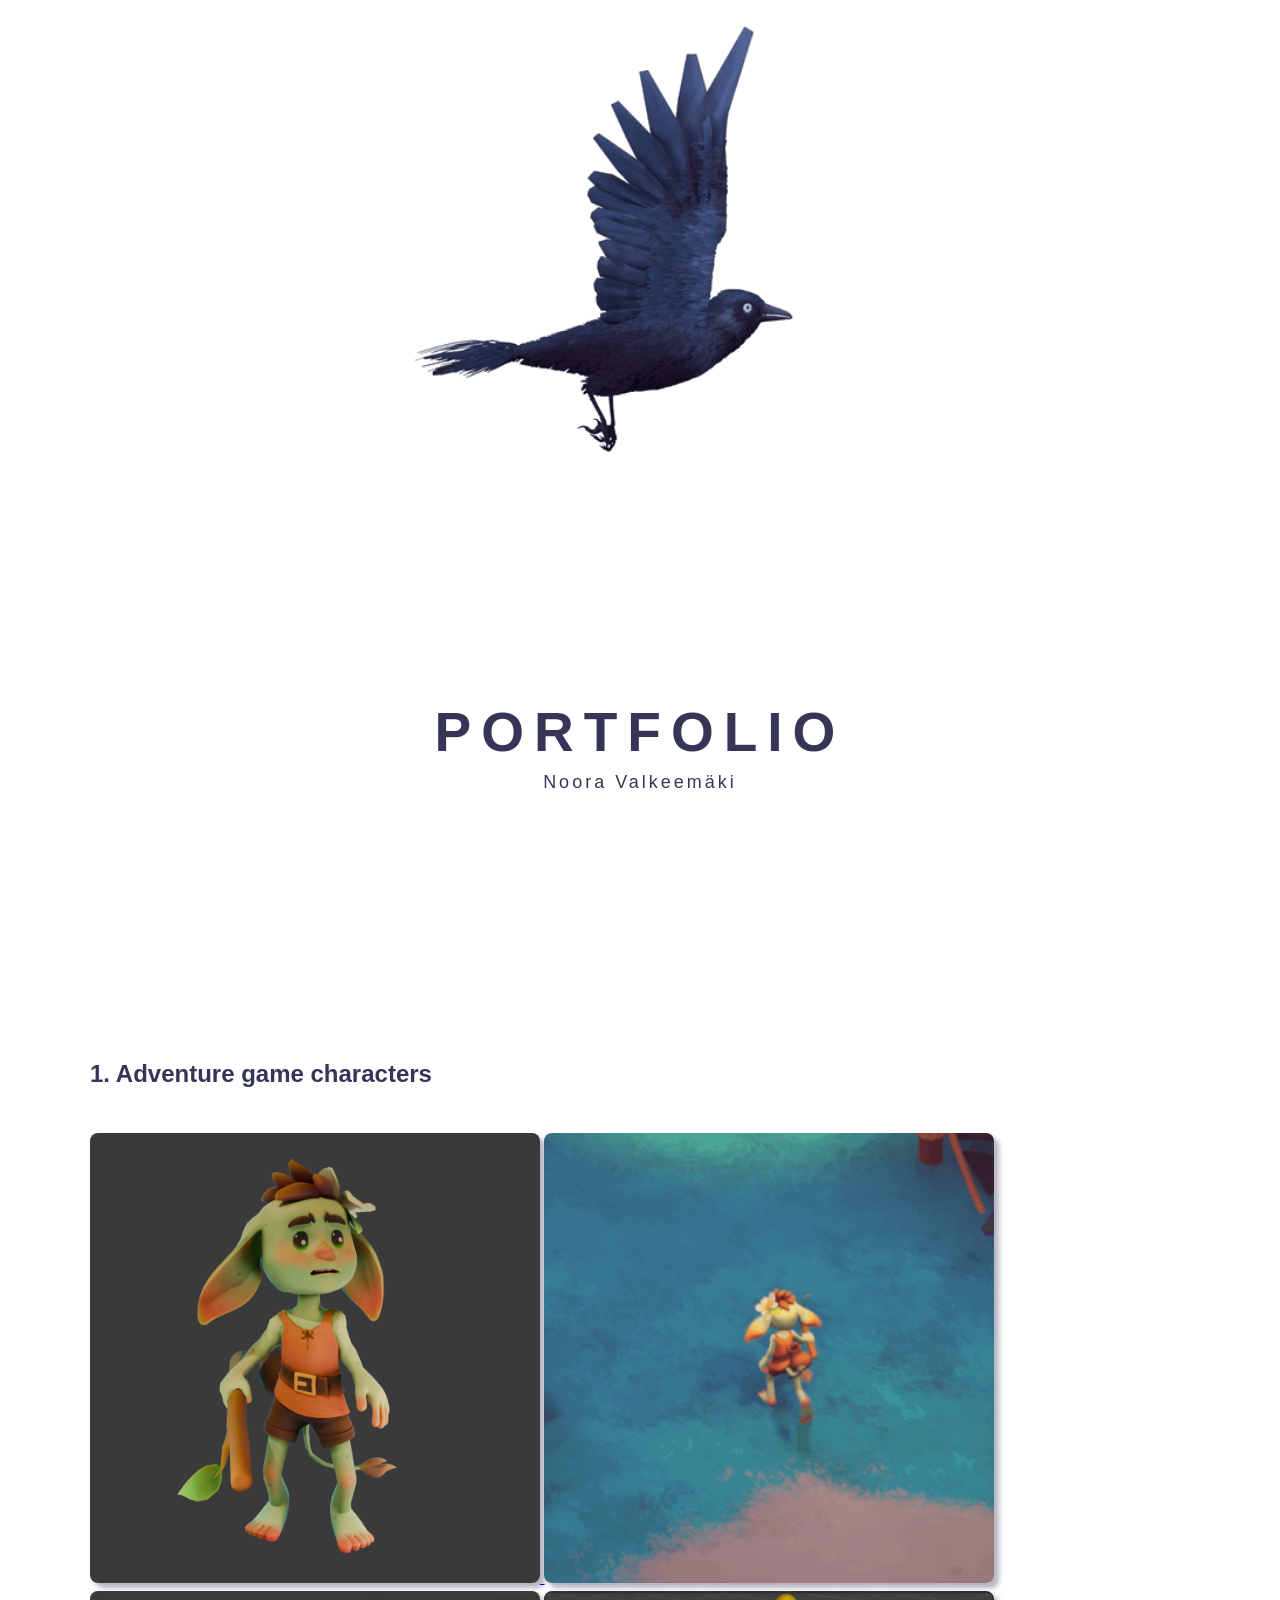
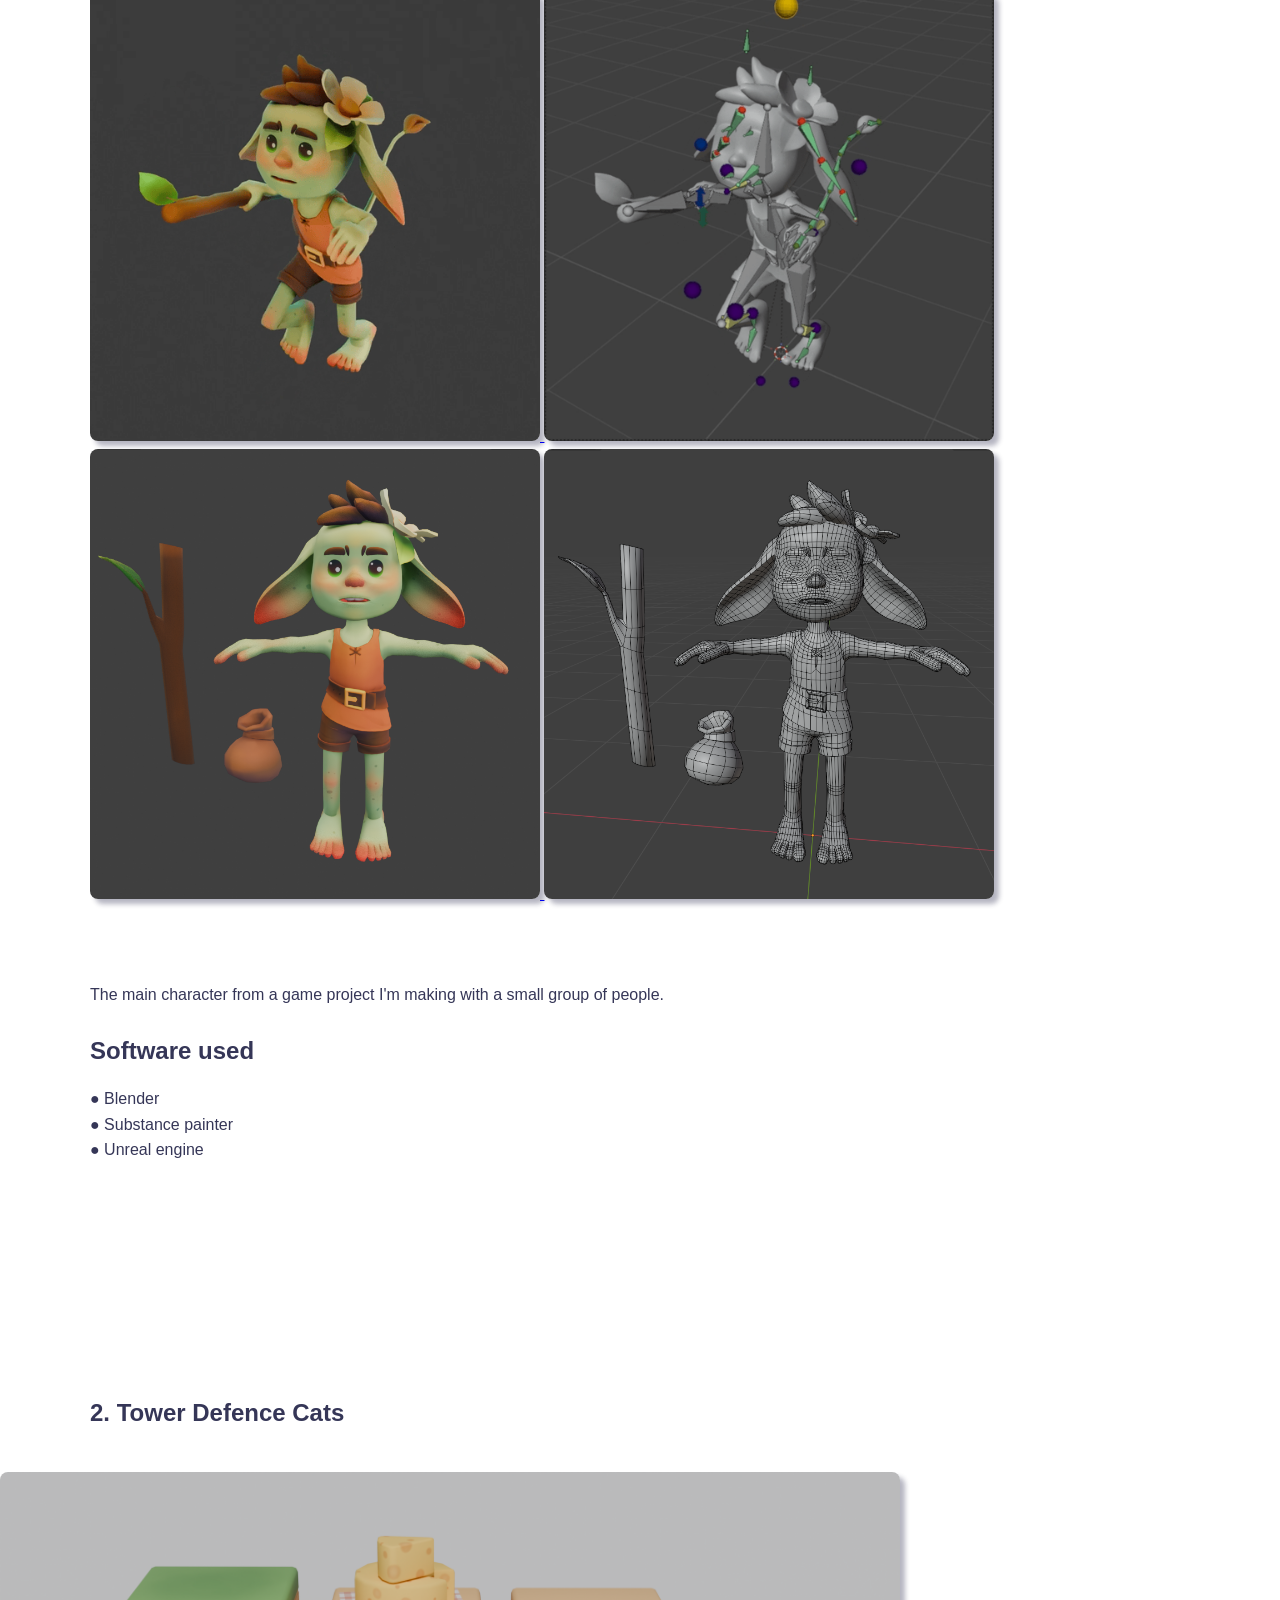
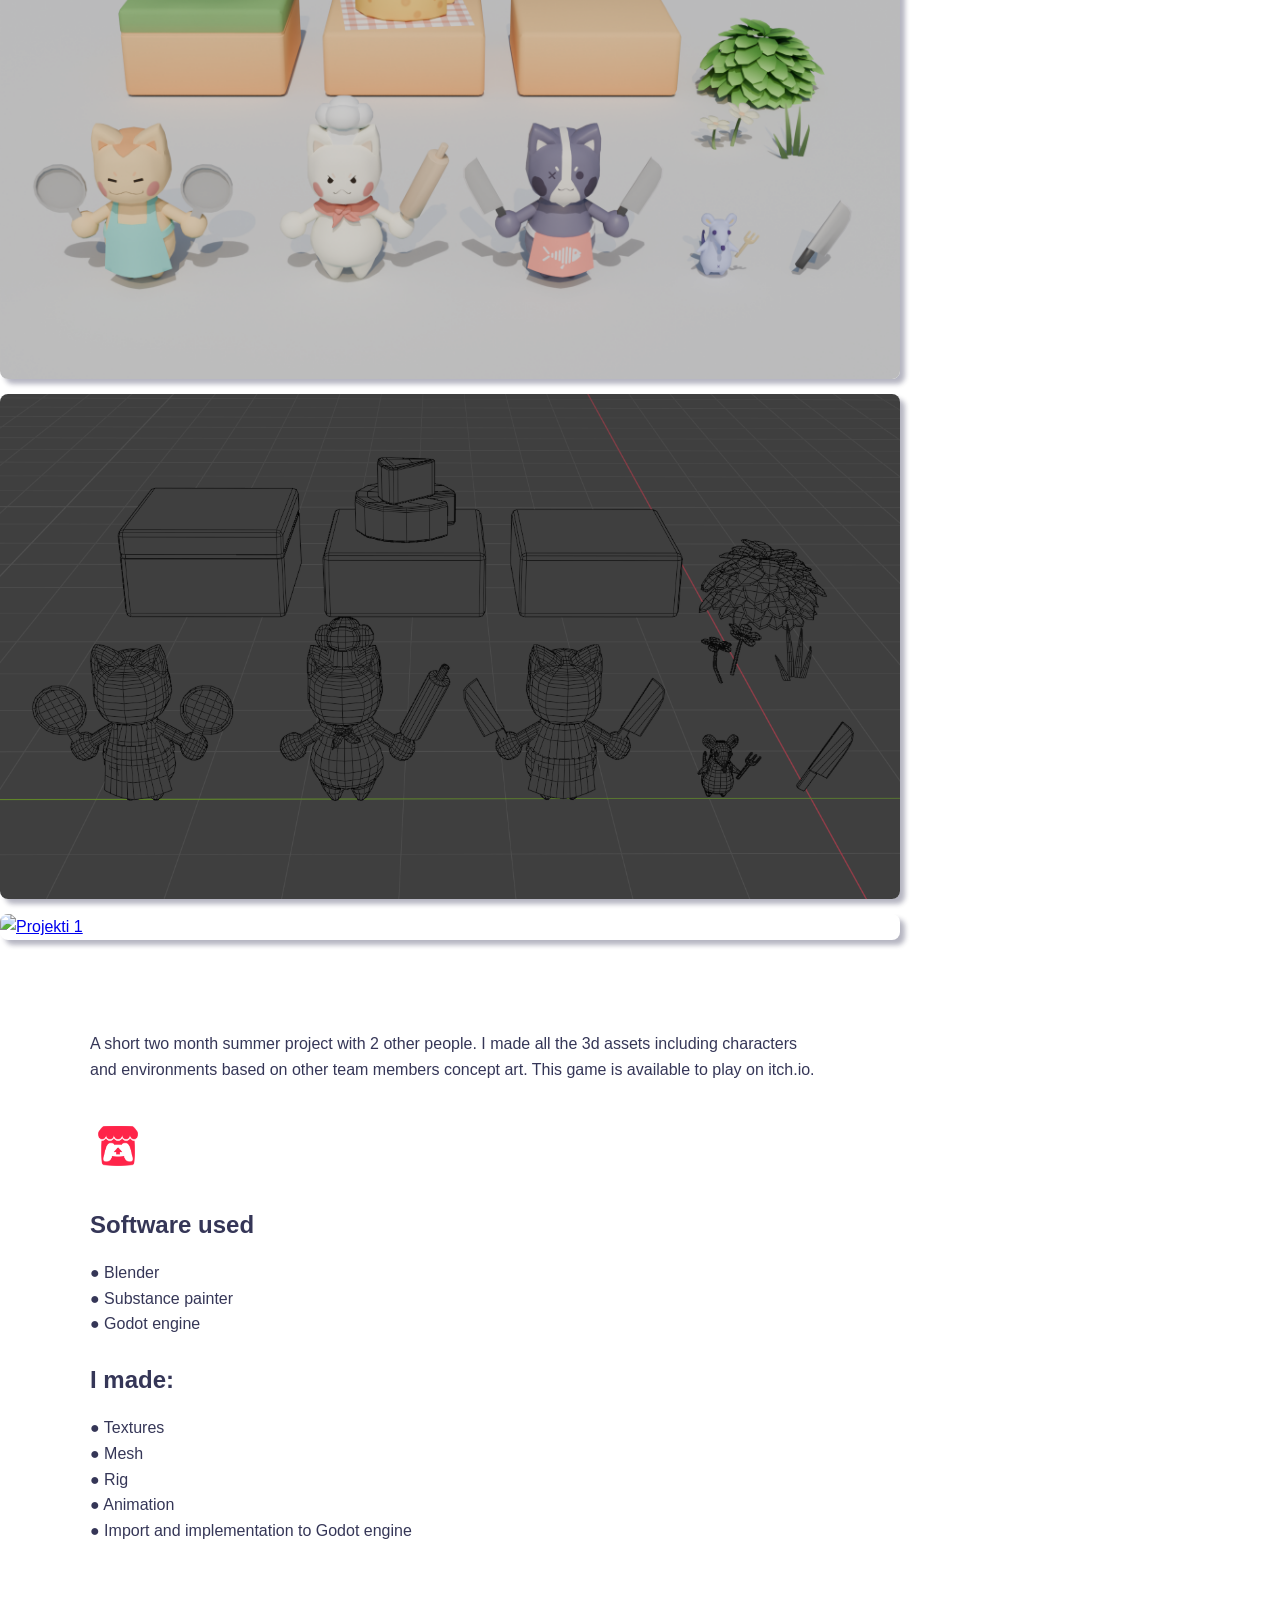
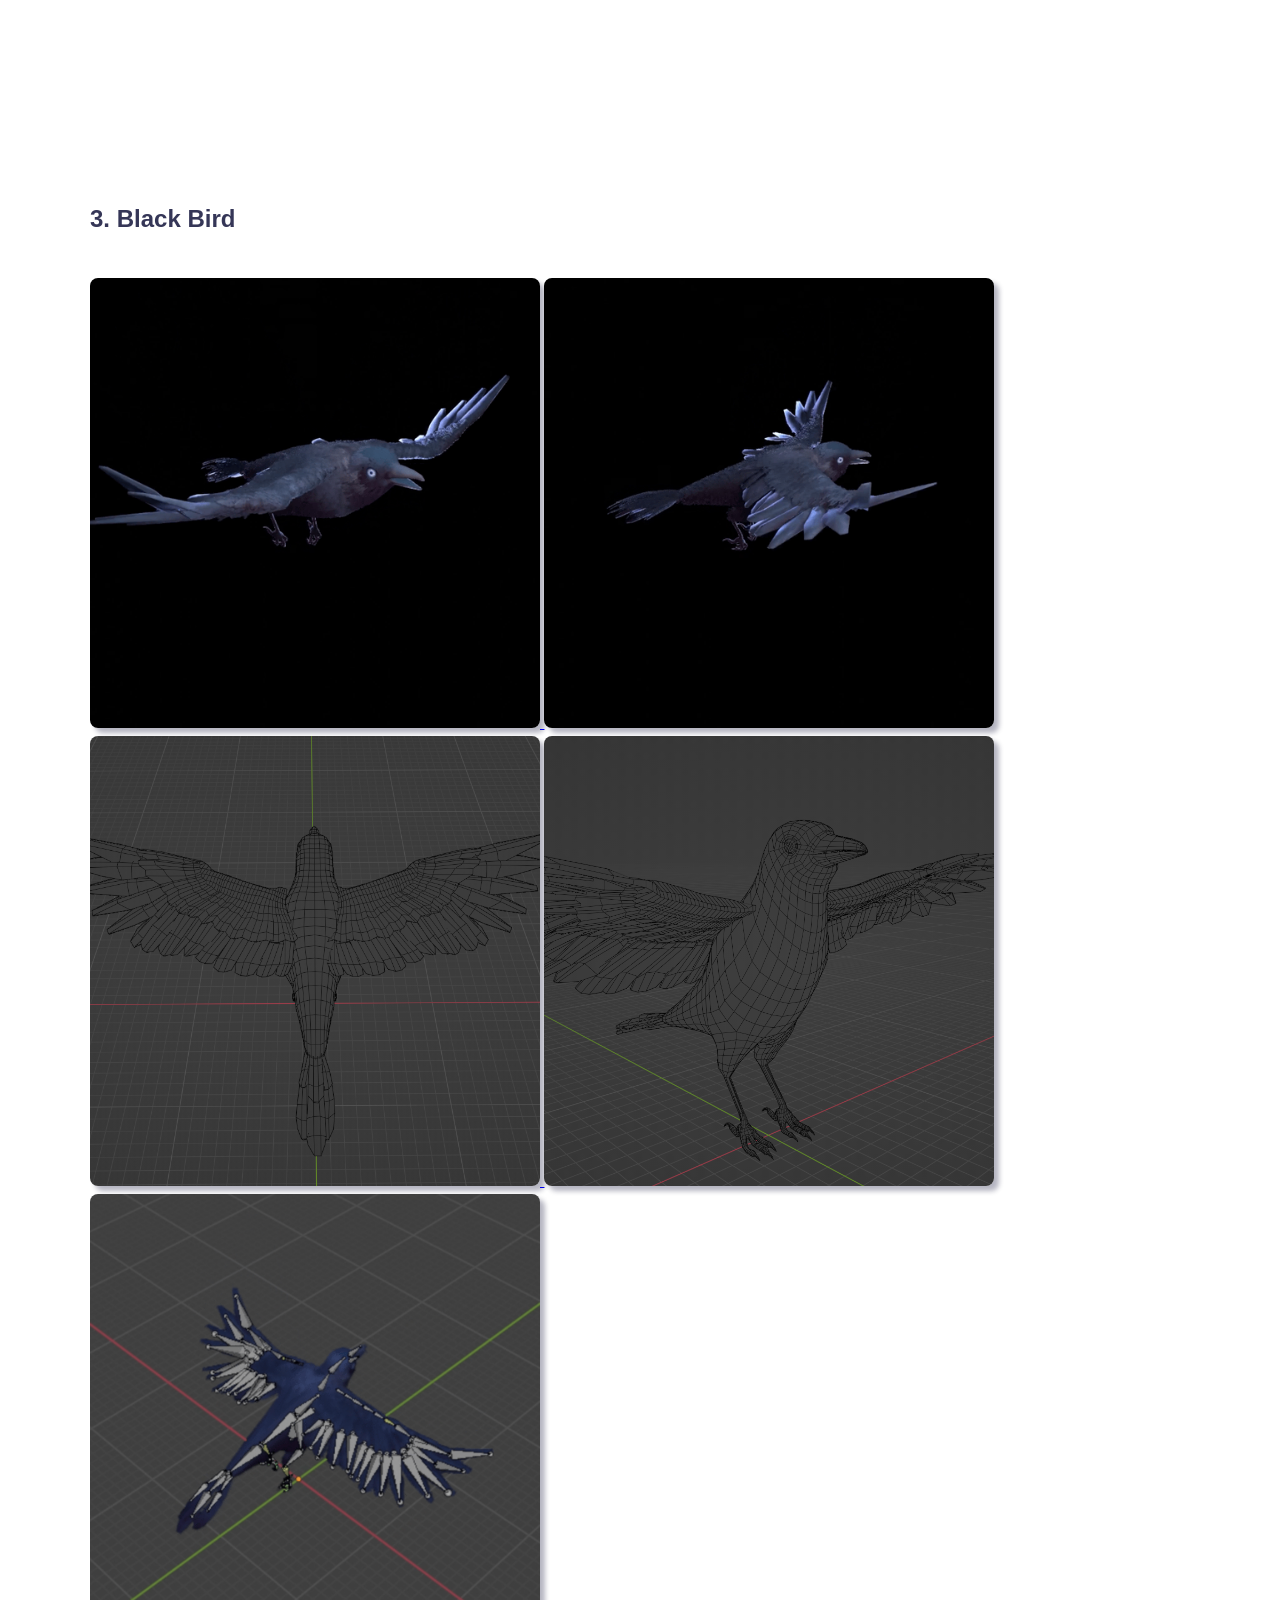
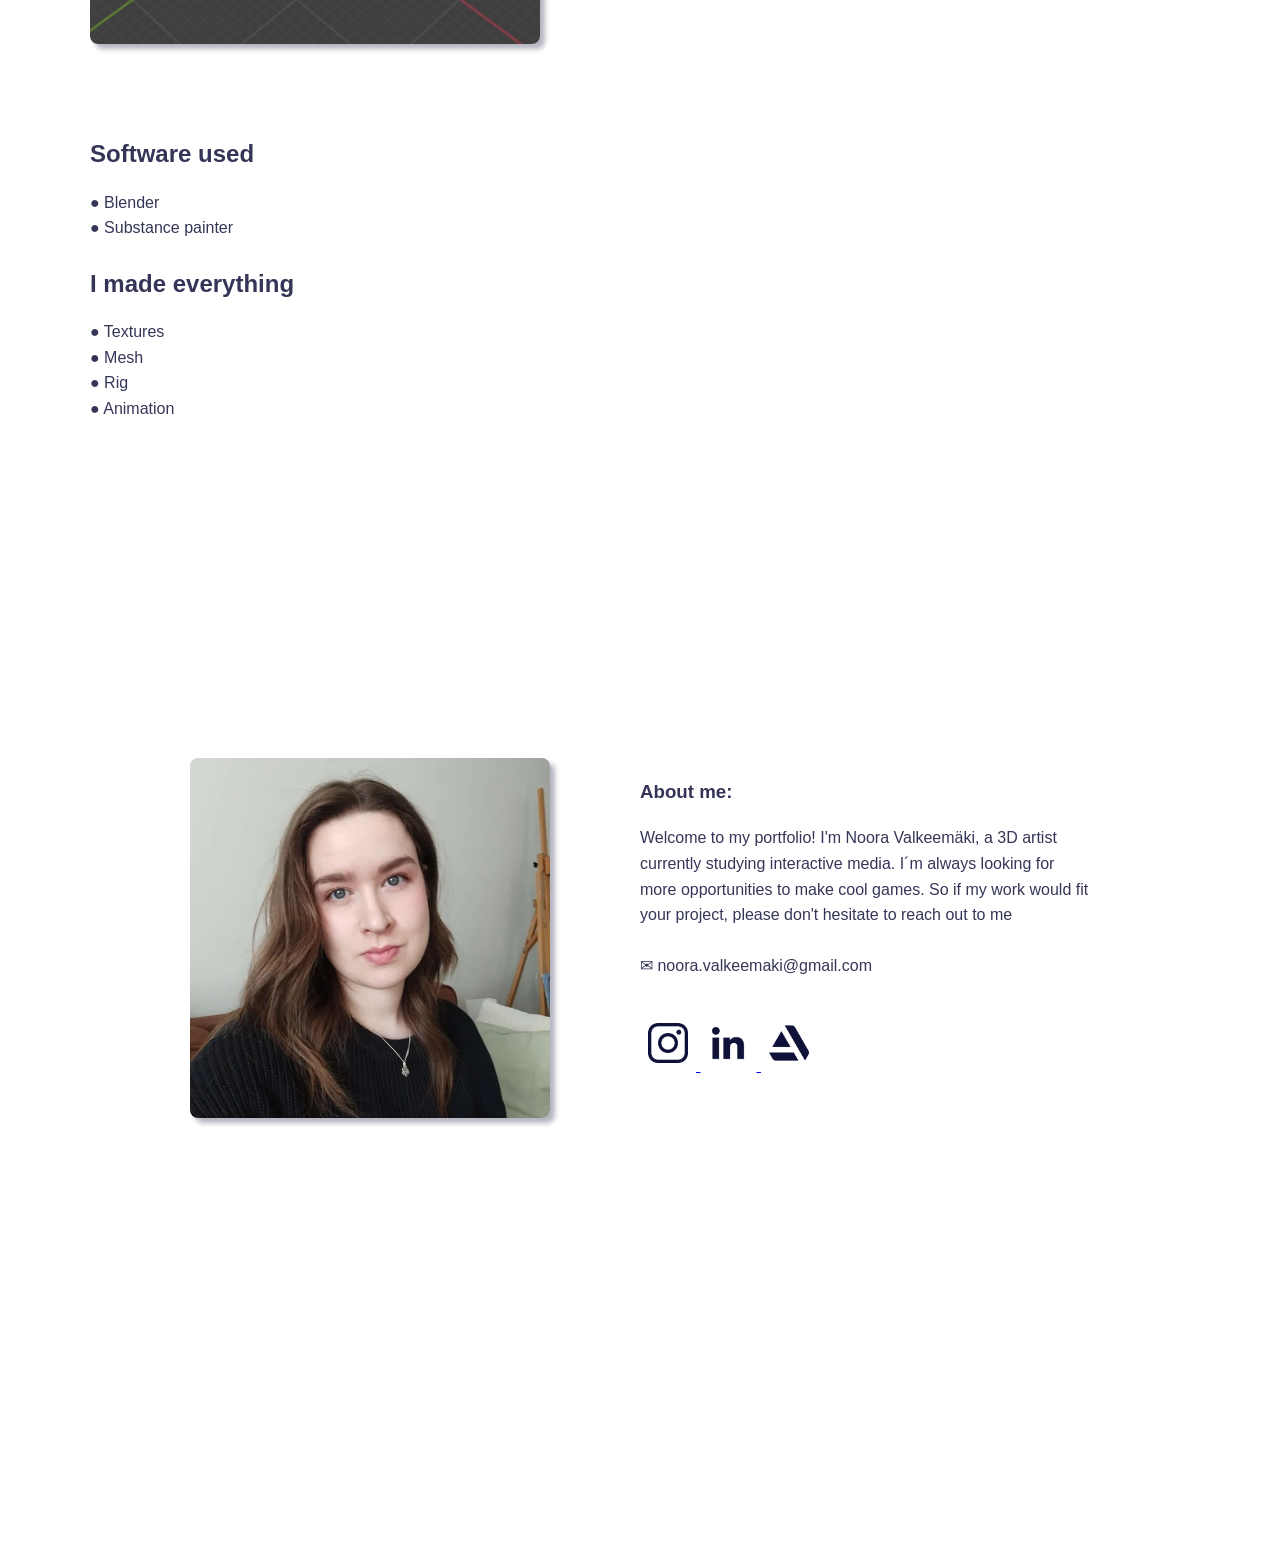
==== commit fcc48a20: "fix2" ====
--- a/index.html
+++ b/index.html
@@ -48,24 +48,24 @@
         
         <div class="gallery">
             
-            <a target="_blank" href="MC/MC.png">
-                <img src="MC/MC.png" alt="Projekti 1">
-            </a>
-            <a target="_blank" href="MC/Gameplay_.gif">
-                <img src="MC/Gameplay_.gif" alt="Projekti 1">
-            </a>
-            <a target="_blank" href="MC/Troll.mov">
+            <a target="_blank" href="Mc/MC.png">
+                <img src="Mc/MC.png" alt="Projekti 1">
+            </a>
+            <a target="_blank" href="Mc/Gameplay_.gif">
+                <img src="Mc/Gameplay_.gif" alt="Projekti 1">
+            </a>
+            <a target="_blank" href="Mc/Troll.mov">
                 <img src="Mc/AnimGif.gif" alt="gif"></img>
             </a>  
 
-            <a target="_blank" href="MC/Troll_Rig.mov">
+            <a target="_blank" href="Mc/Troll_Rig.mov">
                 <img src="Mc/riggif.gif" alt="gif"></img>
             </a>  
-            <a target="_blank" href="MC/Screenshot 2026-10-09 124623.png">
-                <img src="MC/Screenshot 2026-10-09 124623.png" alt="Projekti 1">
-            </a>
-            <a target="_blank" href="MC/Screenshot 2026-10-09 124602.png">
-                <img src="MC/Screenshot 2026-10-09 124602.png" alt="Projekti 1">
+            <a target="_blank" href="Mc/Screenshot 2026-10-09 124623.png">
+                <img src="Mc/Screenshot 2026-10-09 124623.png" alt="Projekti 1">
+            </a>
+            <a target="_blank" href="Mc/Screenshot 2026-10-09 124602.png">
+                <img src="Mc/Screenshot 2026-10-09 124602.png" alt="Projekti 1">
             </a>
           
         </div>
@@ -101,12 +101,12 @@
              <a target="_blank" href="cats/Catspng.png">
                 <img src="cats/Catspng.png" alt="Projekti 1">
             </a>
-                  <a target="_blank" href="cats\Screenshot 2026-10-16 195432.png">
-                <img src="cats/Screenshot 2026-10-16 195432.png" alt="Projekti 1">
-            </a>
-            </a>
-                  <a target="_blank" href="cats\cat_anim.gif">
-                <img src="cats/cat_anim.gif" alt="Projekti 1">
+                  <a target="_blank" href="cats\s1.png">
+                <img src="cats/s1.png" alt="Projekti 1">
+            </a>
+            </a>
+                  <a target="_blank" href="cats\Cat_anim.gif">
+                <img src="cats/Cat_anim.gif" alt="Projekti 1">
             </a>
 
         
@@ -120,7 +120,7 @@
 
             <div id="About-Icons">
             <a target="_blank" href="https://brightform-studios.itch.io/defend-the-cheese">
-                   <img src="Icons/itch.io-logo_brandlogos.net_bhtjr.png" alt="Itch.io">
+                   <img src="icons/itch.io-logo_brandlogos.net_bhtjr.png" alt="Itch.io">
             </a>
             </div>
               
@@ -211,13 +211,13 @@
 
                 <div id="About-Icons">
                     <a target="_blank" href="https://www.instagram.com/noora_v_art/?hl=fi">
-                        <img src="Icons/instagram.png" alt="IG">
+                        <img src="icons/instagram.png" alt="IG">
                     </a>
                     <a target="_blank" href="https://www.linkedin.com/in/noora-valkeem%C3%A4ki-2748ba252/">
-                        <img src="Icons/linkedin.png" alt="IG">
+                        <img src="icons/linkedin.png" alt="IG">
                     </a>
                     <a target="_blank" href="https://www.artstation.com/n_valkeemaki">
-                        <img src="Icons/artstation.png" alt="IG">
+                        <img src="icons/artstation.png" alt="IG">
                     </a>
                 </div>
             </div>
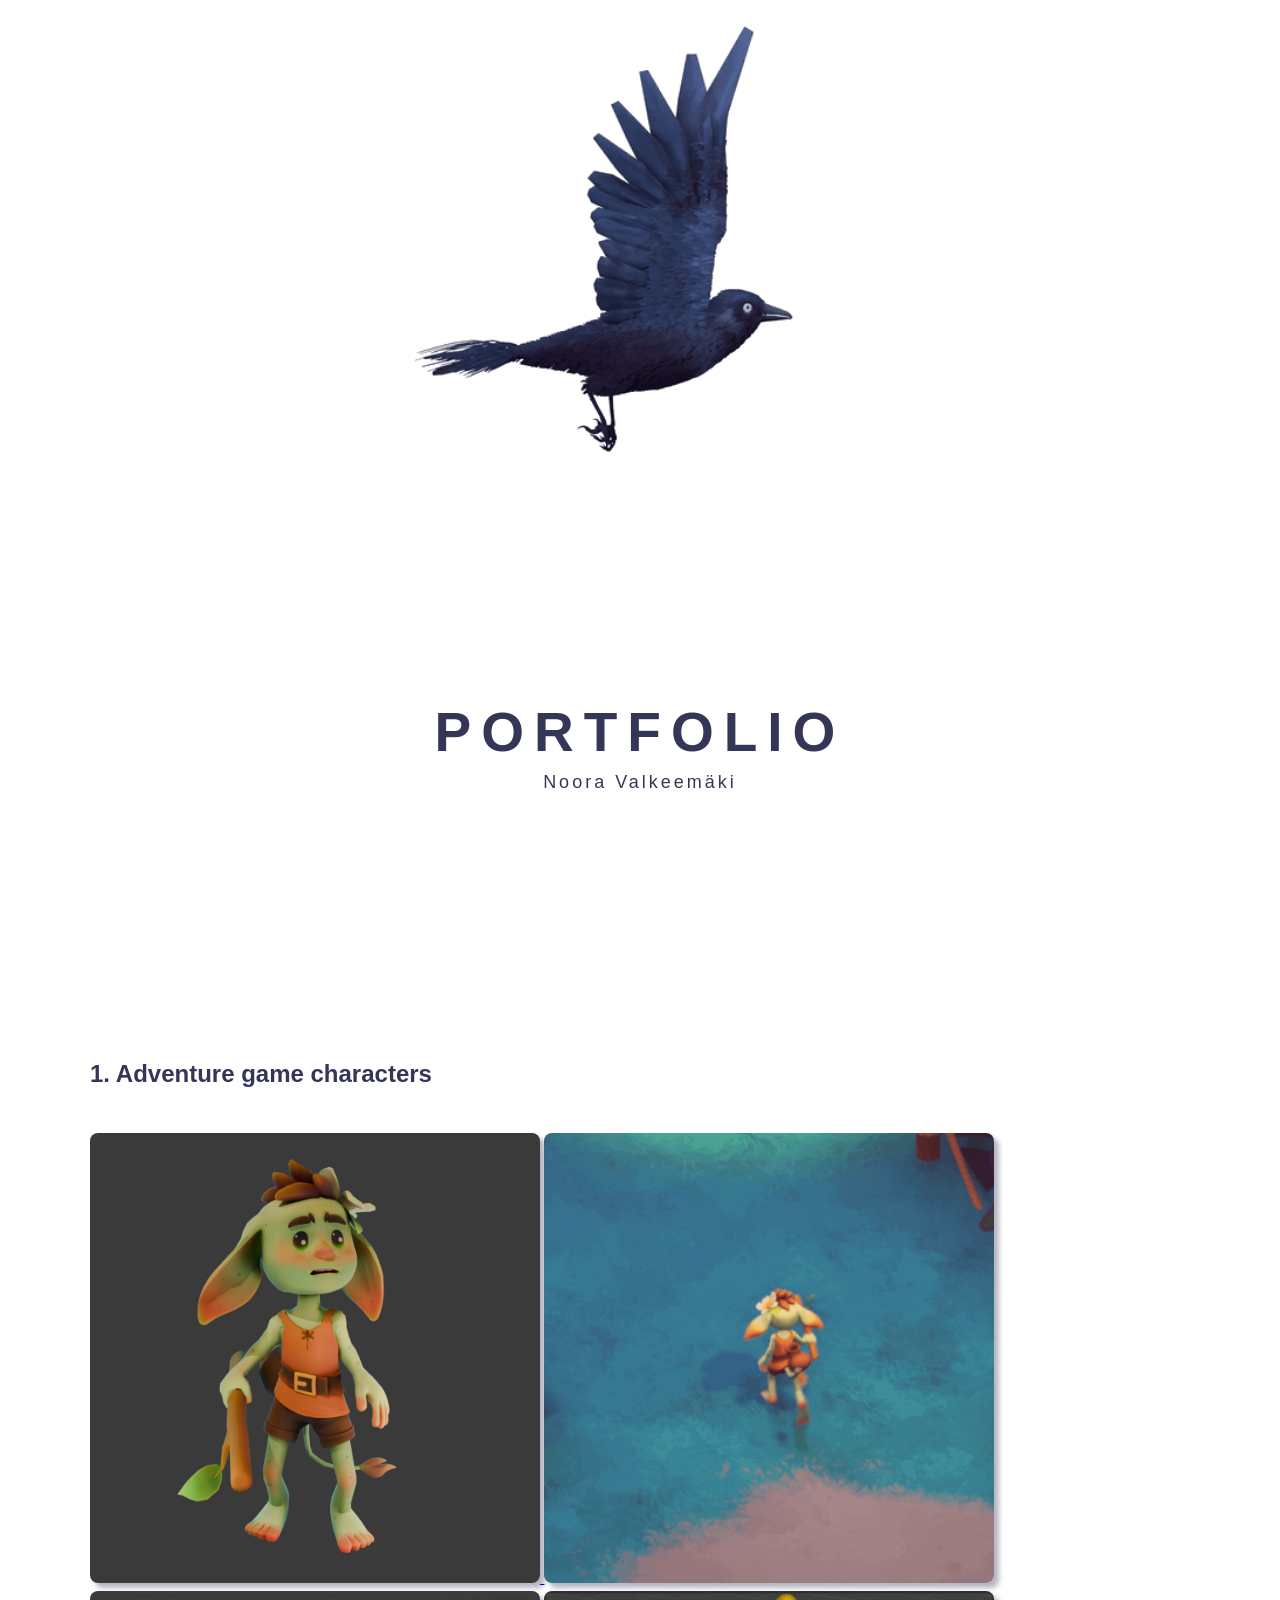
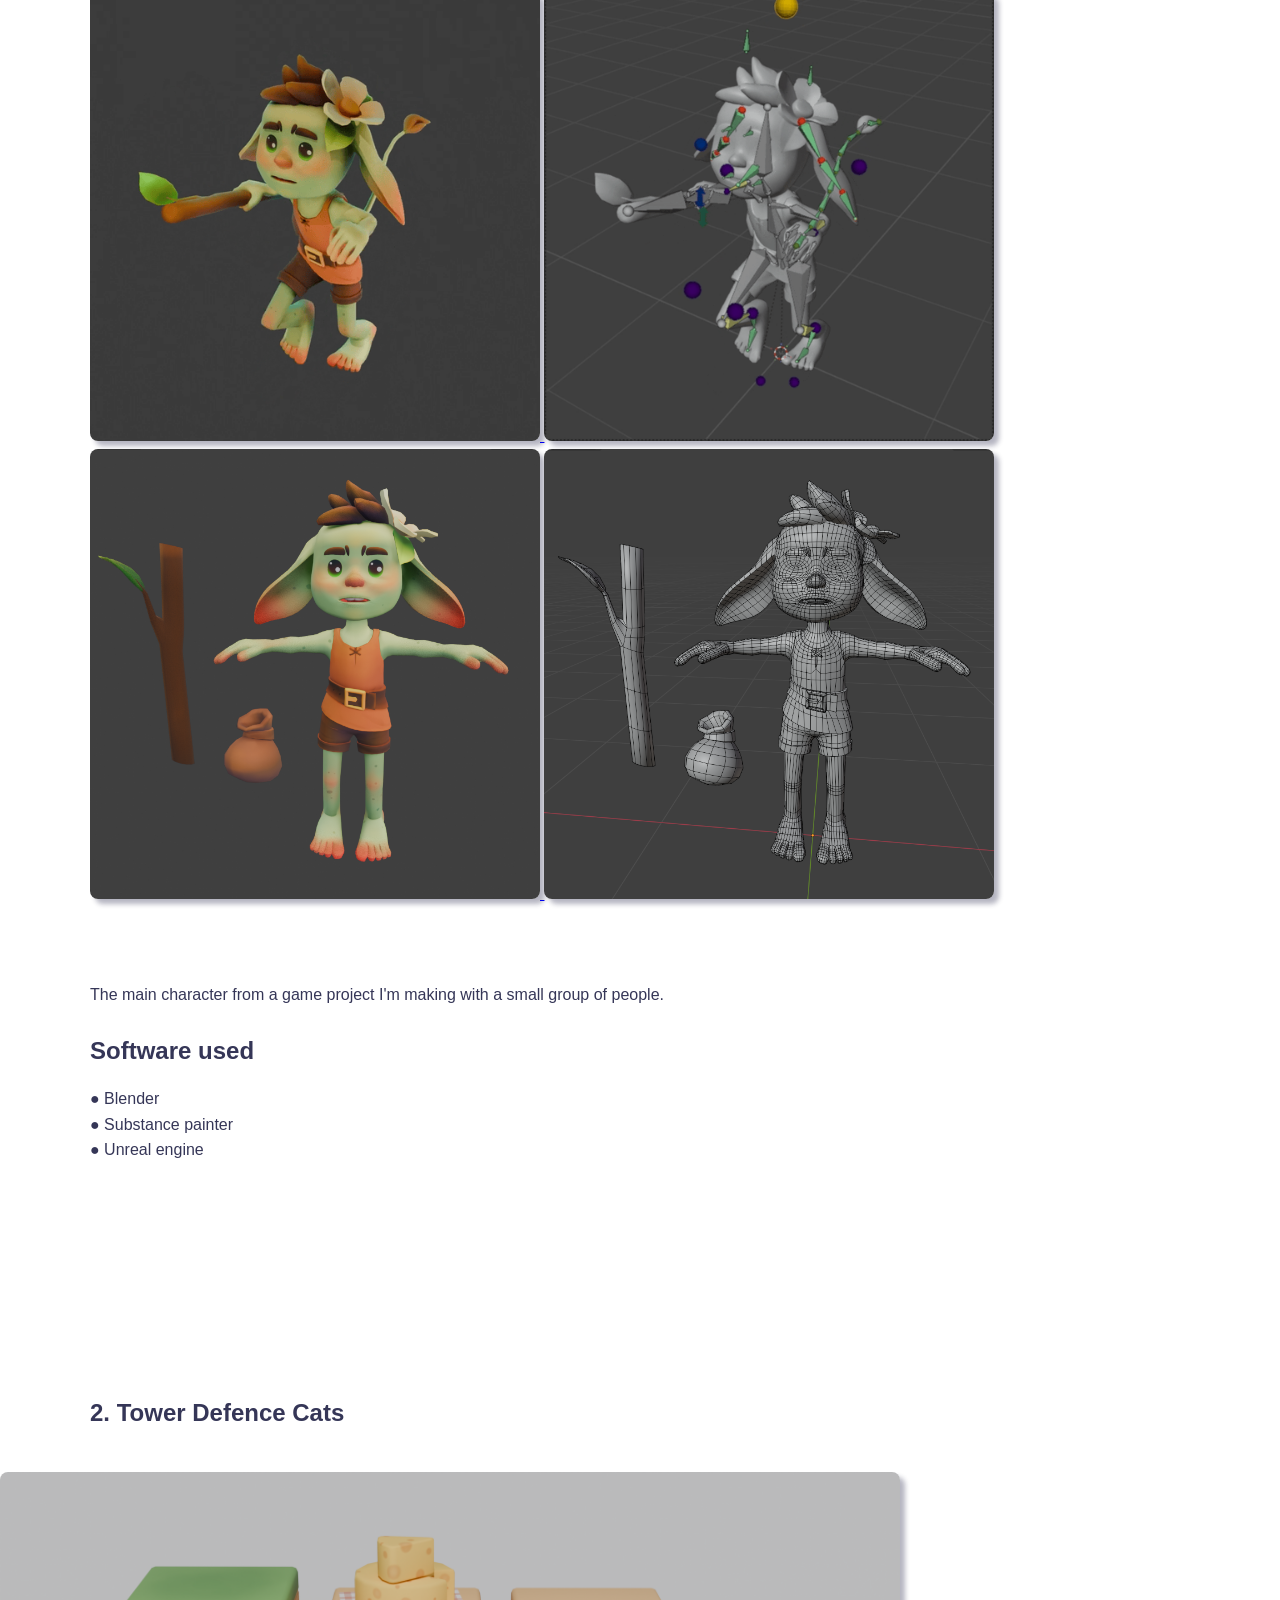
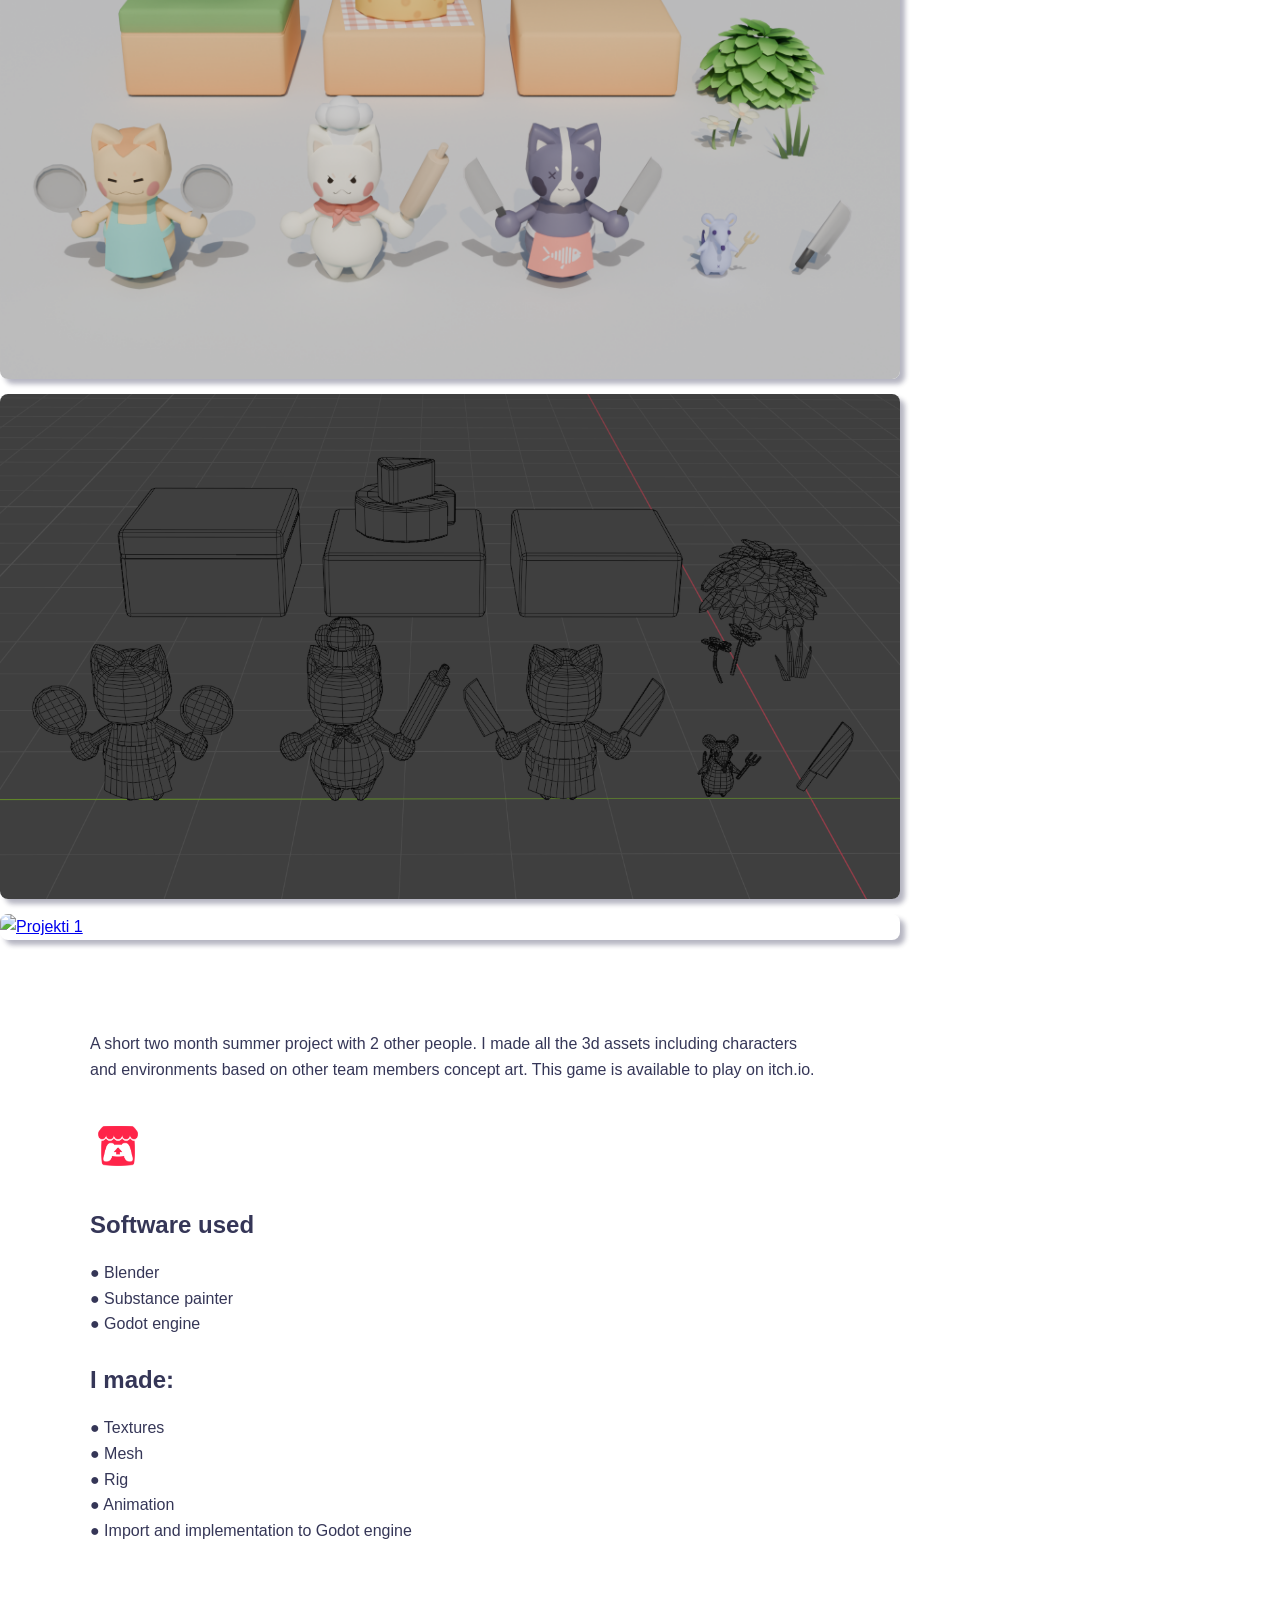
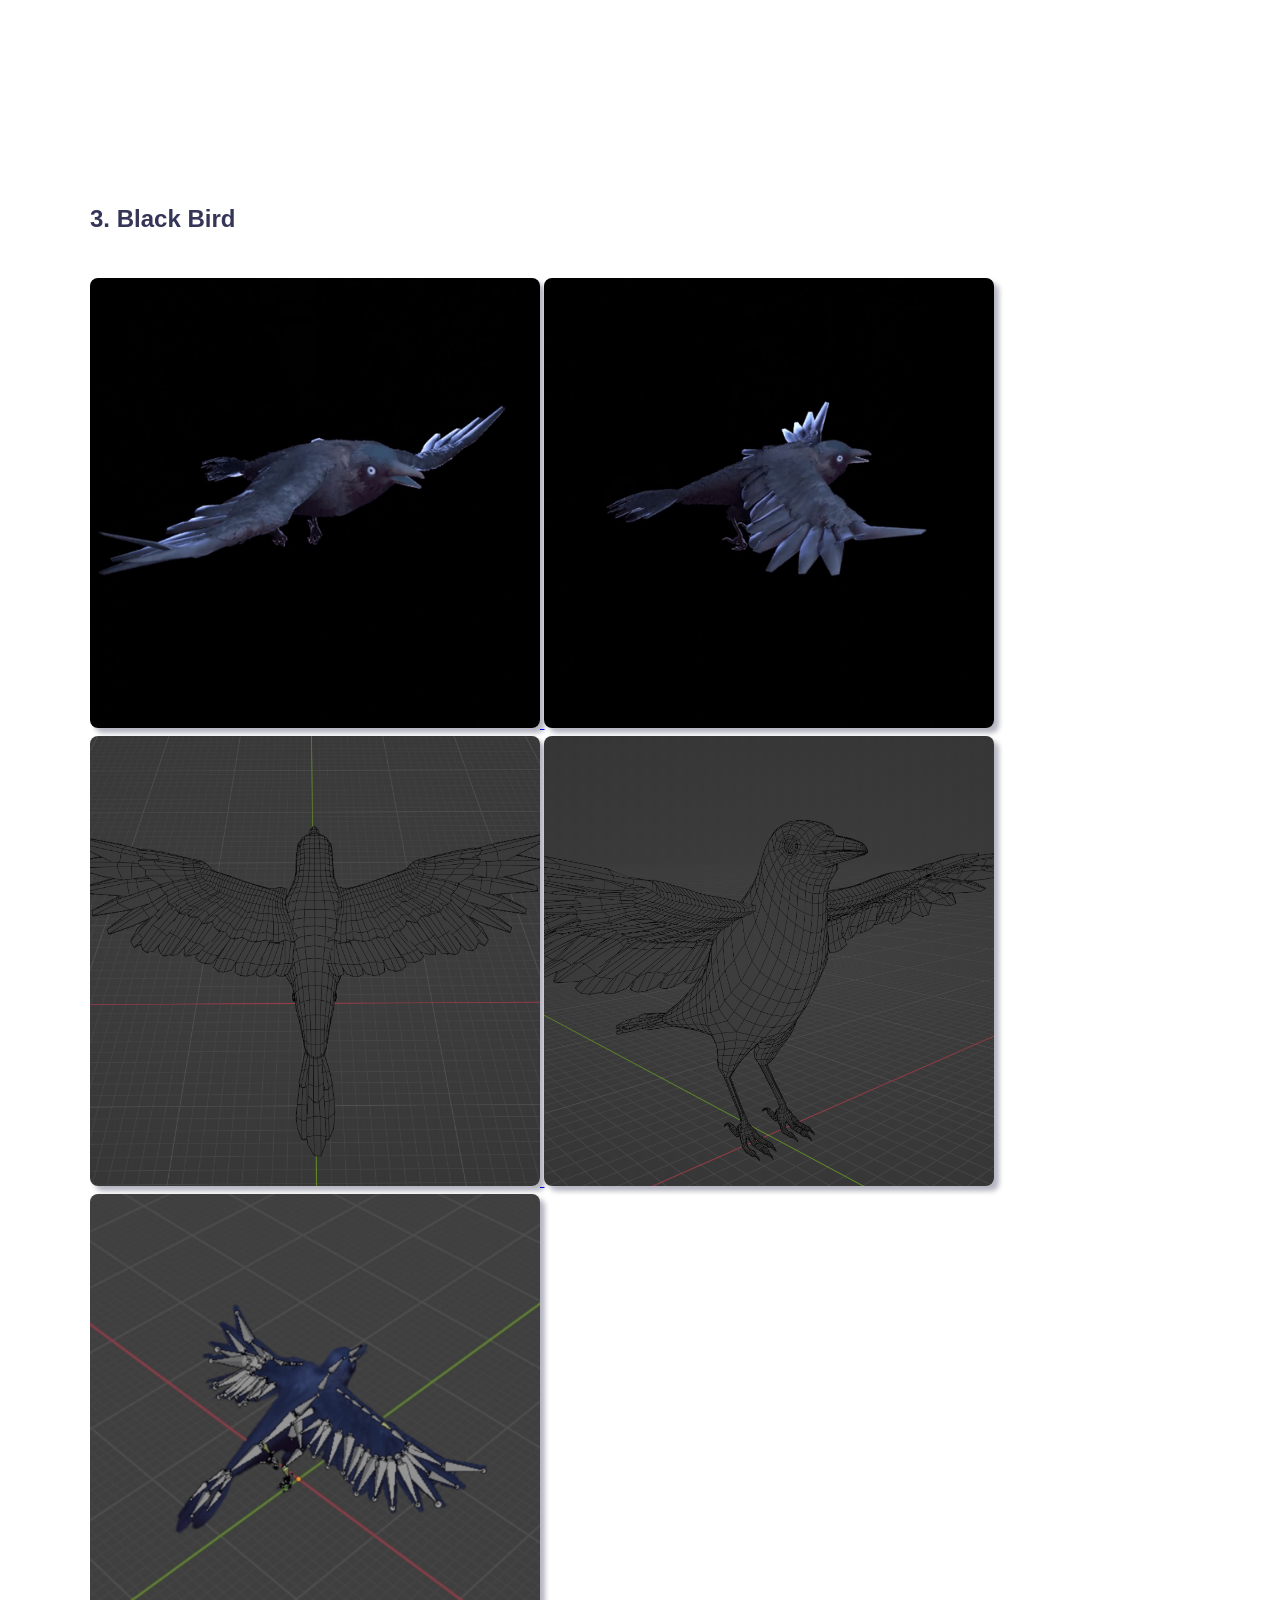
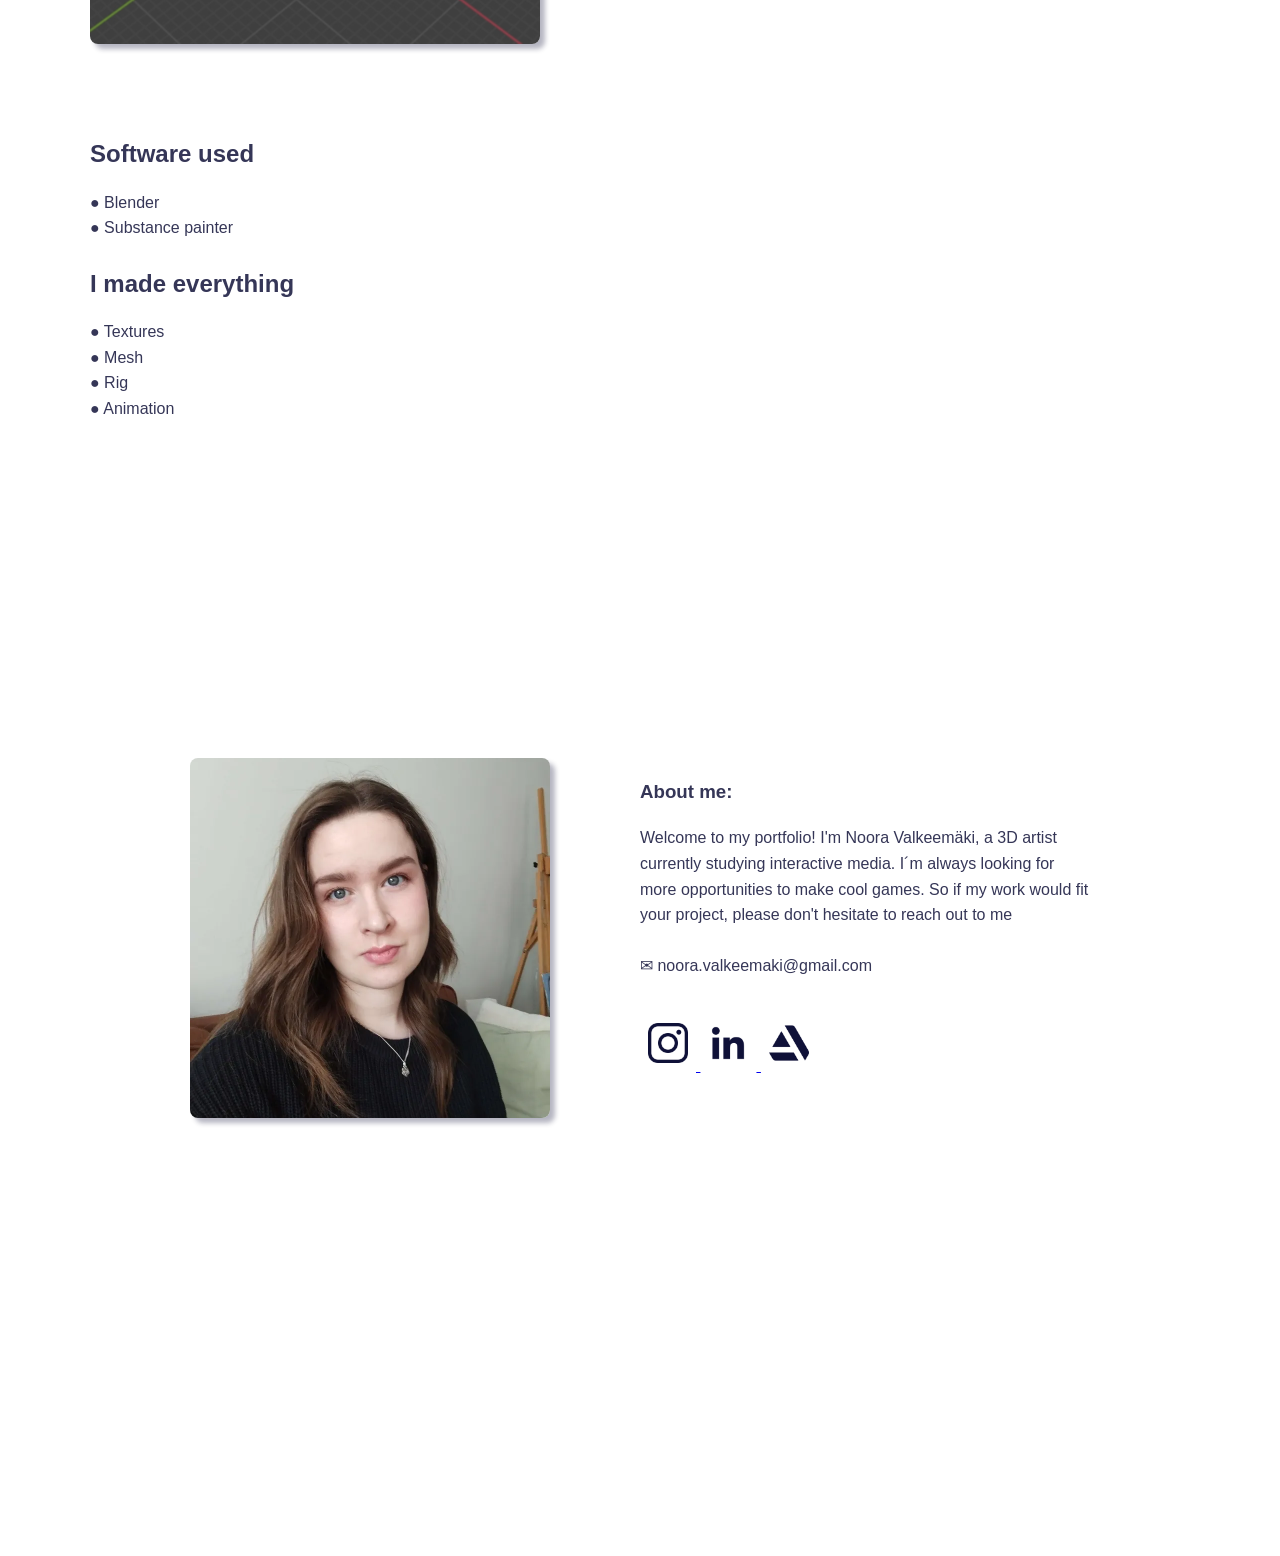
==== commit 358dbd4d: "fix2" ====
--- a/index.html
+++ b/index.html
@@ -49,10 +49,10 @@
         <div class="gallery">
             
             <a target="_blank" href="Mc/MC.png">
-                <img src="Mc/MC.png" alt="Projekti 1">
+                <img src="Mc/MC.png" alt="Projekti 1"></img>
             </a>
             <a target="_blank" href="Mc/Gameplay_.gif">
-                <img src="Mc/Gameplay_.gif" alt="Projekti 1">
+                <img src="Mc/Gameplay_.gif" alt="Projekti 1"></img>
             </a>
             <a target="_blank" href="Mc/Troll.mov">
                 <img src="Mc/AnimGif.gif" alt="gif"></img>
@@ -62,10 +62,10 @@
                 <img src="Mc/riggif.gif" alt="gif"></img>
             </a>  
             <a target="_blank" href="Mc/Screenshot 2026-10-09 124623.png">
-                <img src="Mc/Screenshot 2026-10-09 124623.png" alt="Projekti 1">
+                <img src="Mc/Screenshot 2026-10-09 124623.png" alt="Projekti 1"></img>
             </a>
             <a target="_blank" href="Mc/Screenshot 2026-10-09 124602.png">
-                <img src="Mc/Screenshot 2026-10-09 124602.png" alt="Projekti 1">
+                <img src="Mc/Screenshot 2026-10-09 124602.png" alt="Projekti 1"></img>
             </a>
           
         </div>
@@ -99,14 +99,14 @@
         <div class="gallery2">
             
              <a target="_blank" href="cats/Catspng.png">
-                <img src="cats/Catspng.png" alt="Projekti 1">
+                <img src="cats/Catspng.png" alt="Projekti 1"></img>
             </a>
                   <a target="_blank" href="cats\s1.png">
-                <img src="cats/s1.png" alt="Projekti 1">
+                <img src="cats/s1.png" alt="Projekti 1"></img>
             </a>
             </a>
                   <a target="_blank" href="cats\Cat_anim.gif">
-                <img src="cats/Cat_anim.gif" alt="Projekti 1">
+                <img src="cats/Cat_anim.gif" alt="Projekti 1"></img>
             </a>
 
         
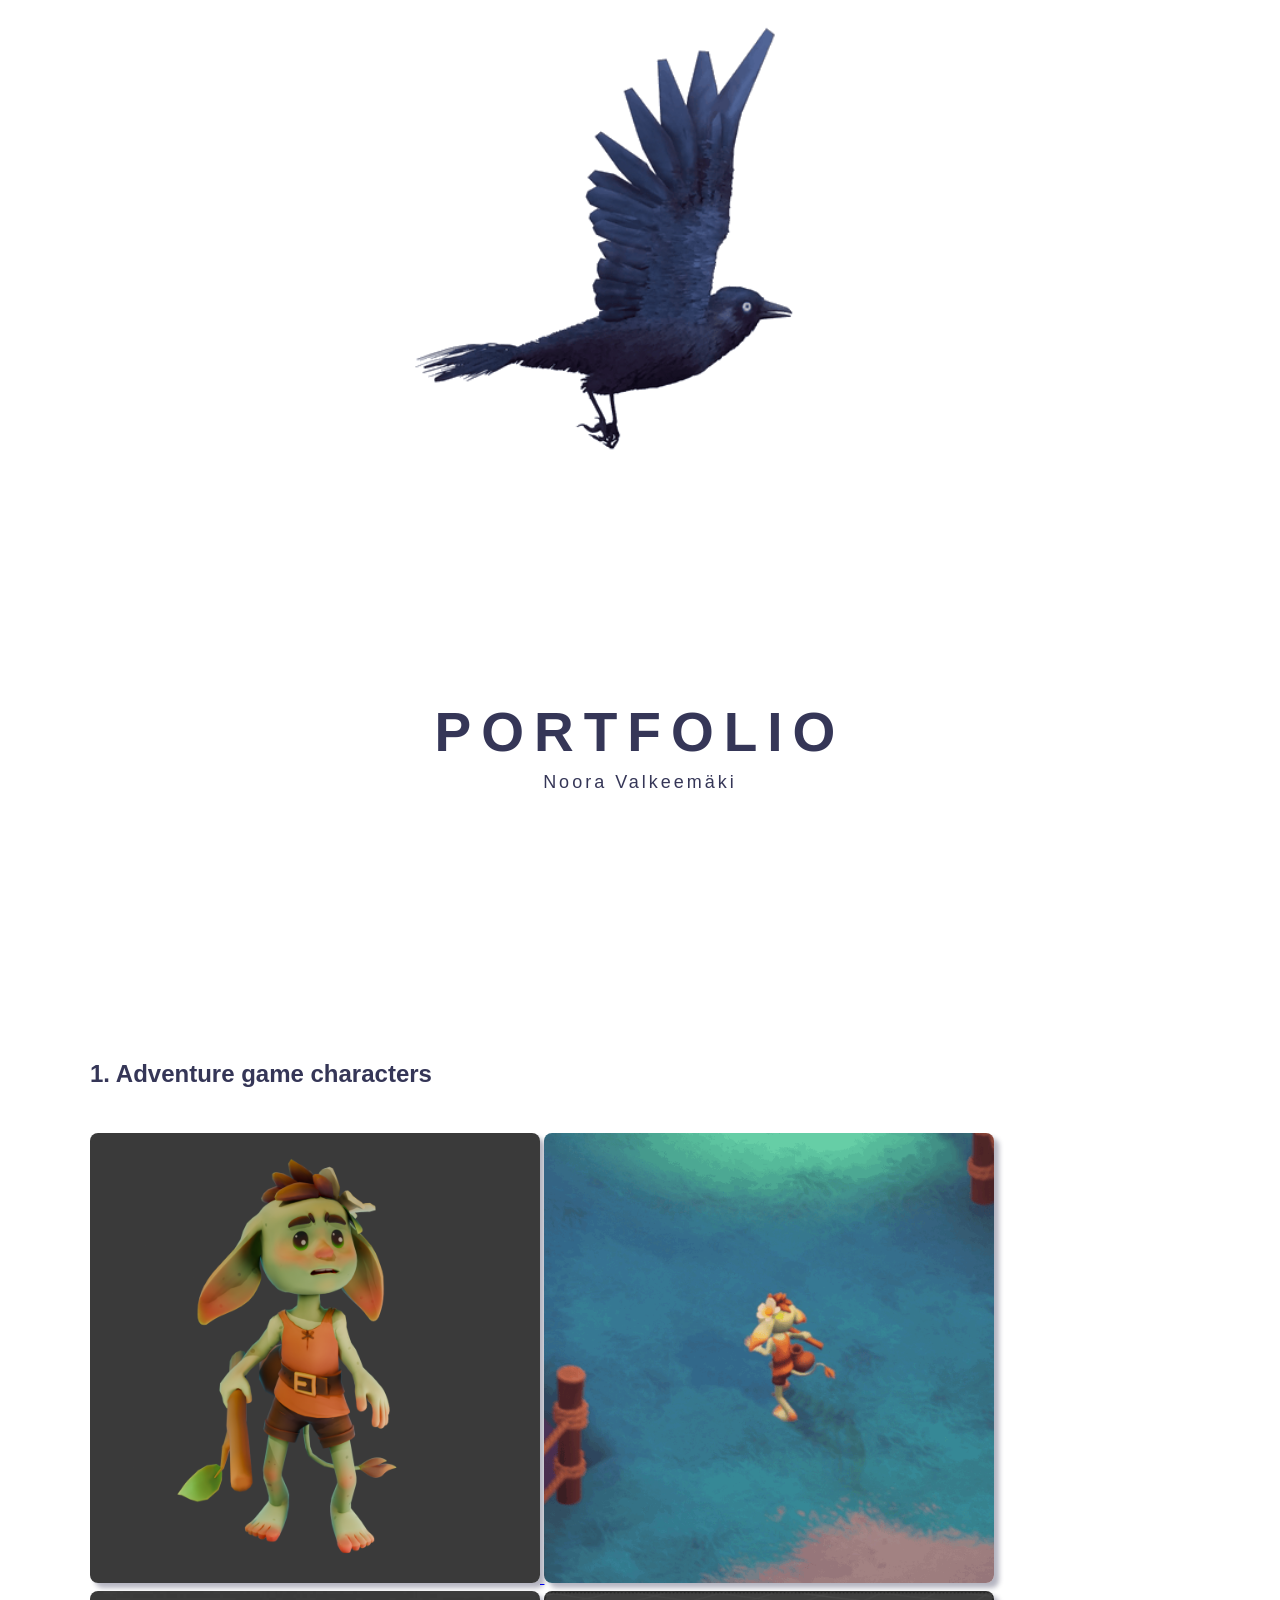
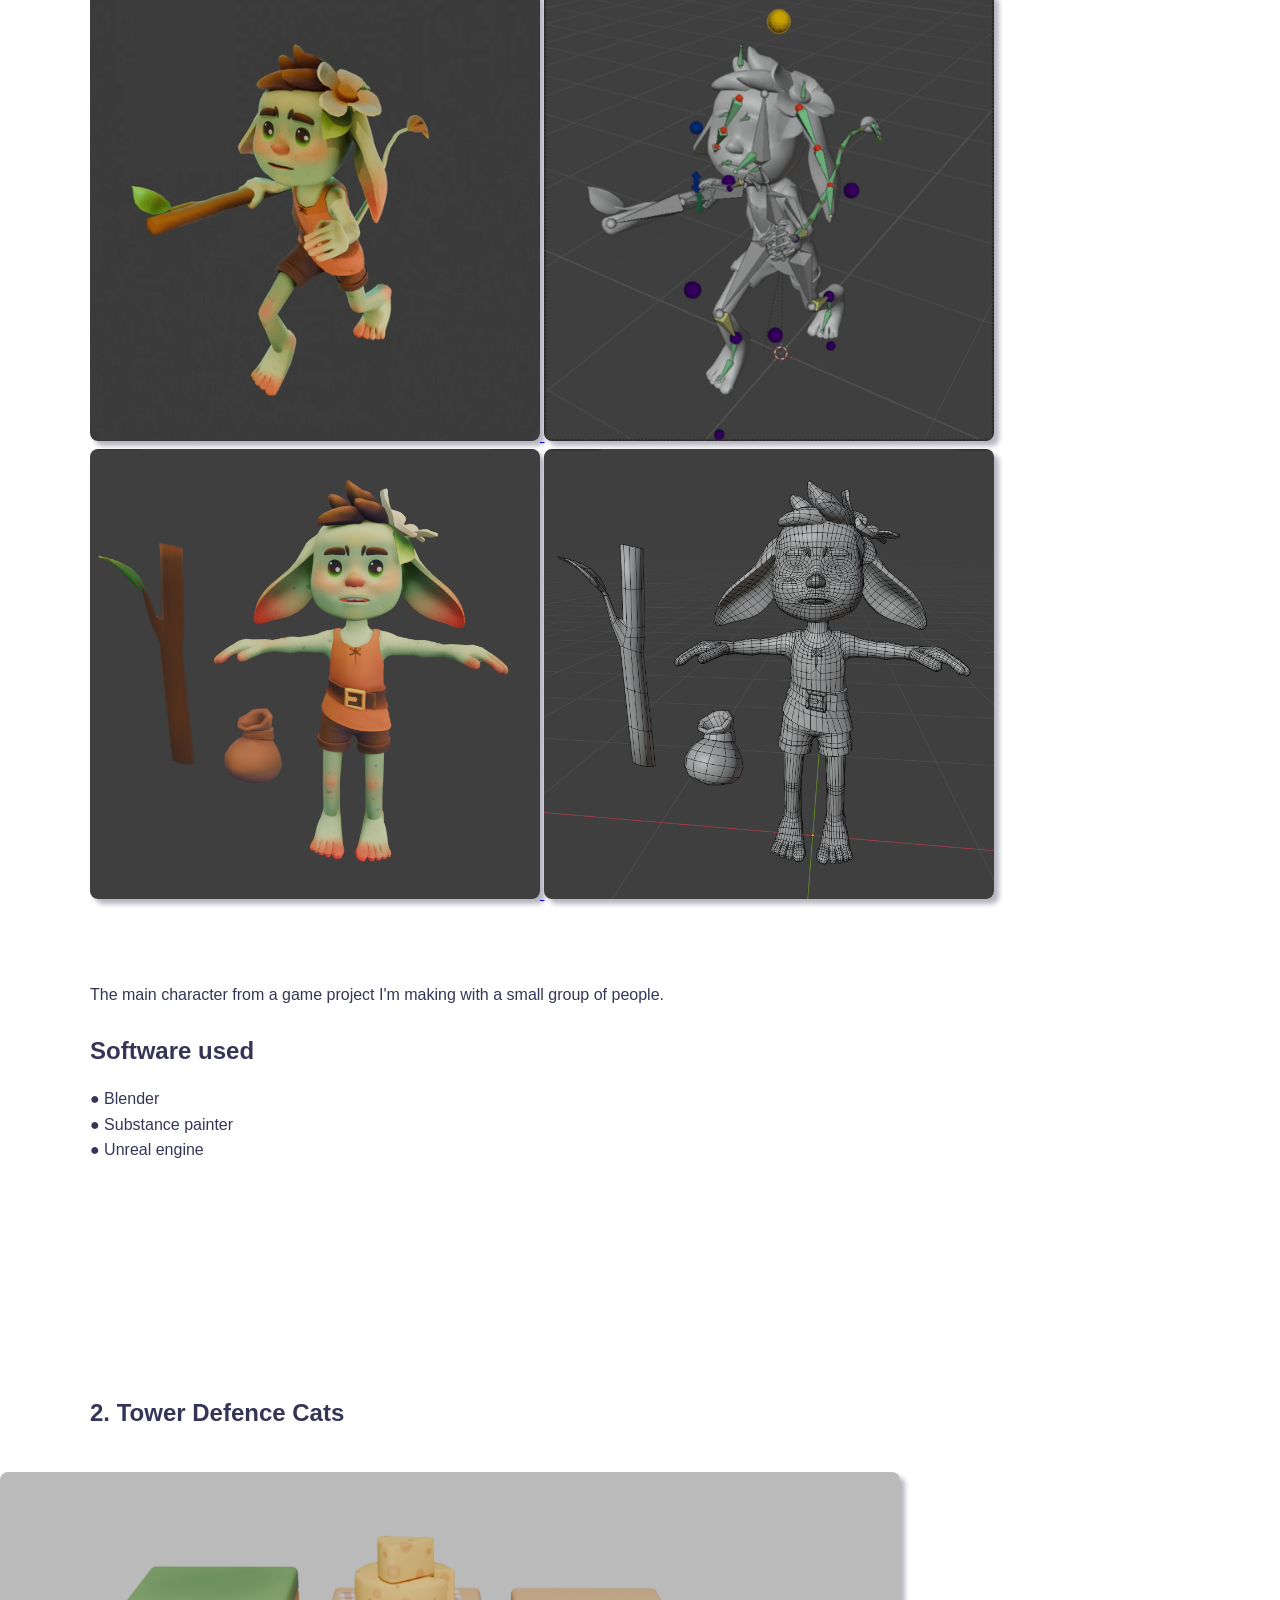
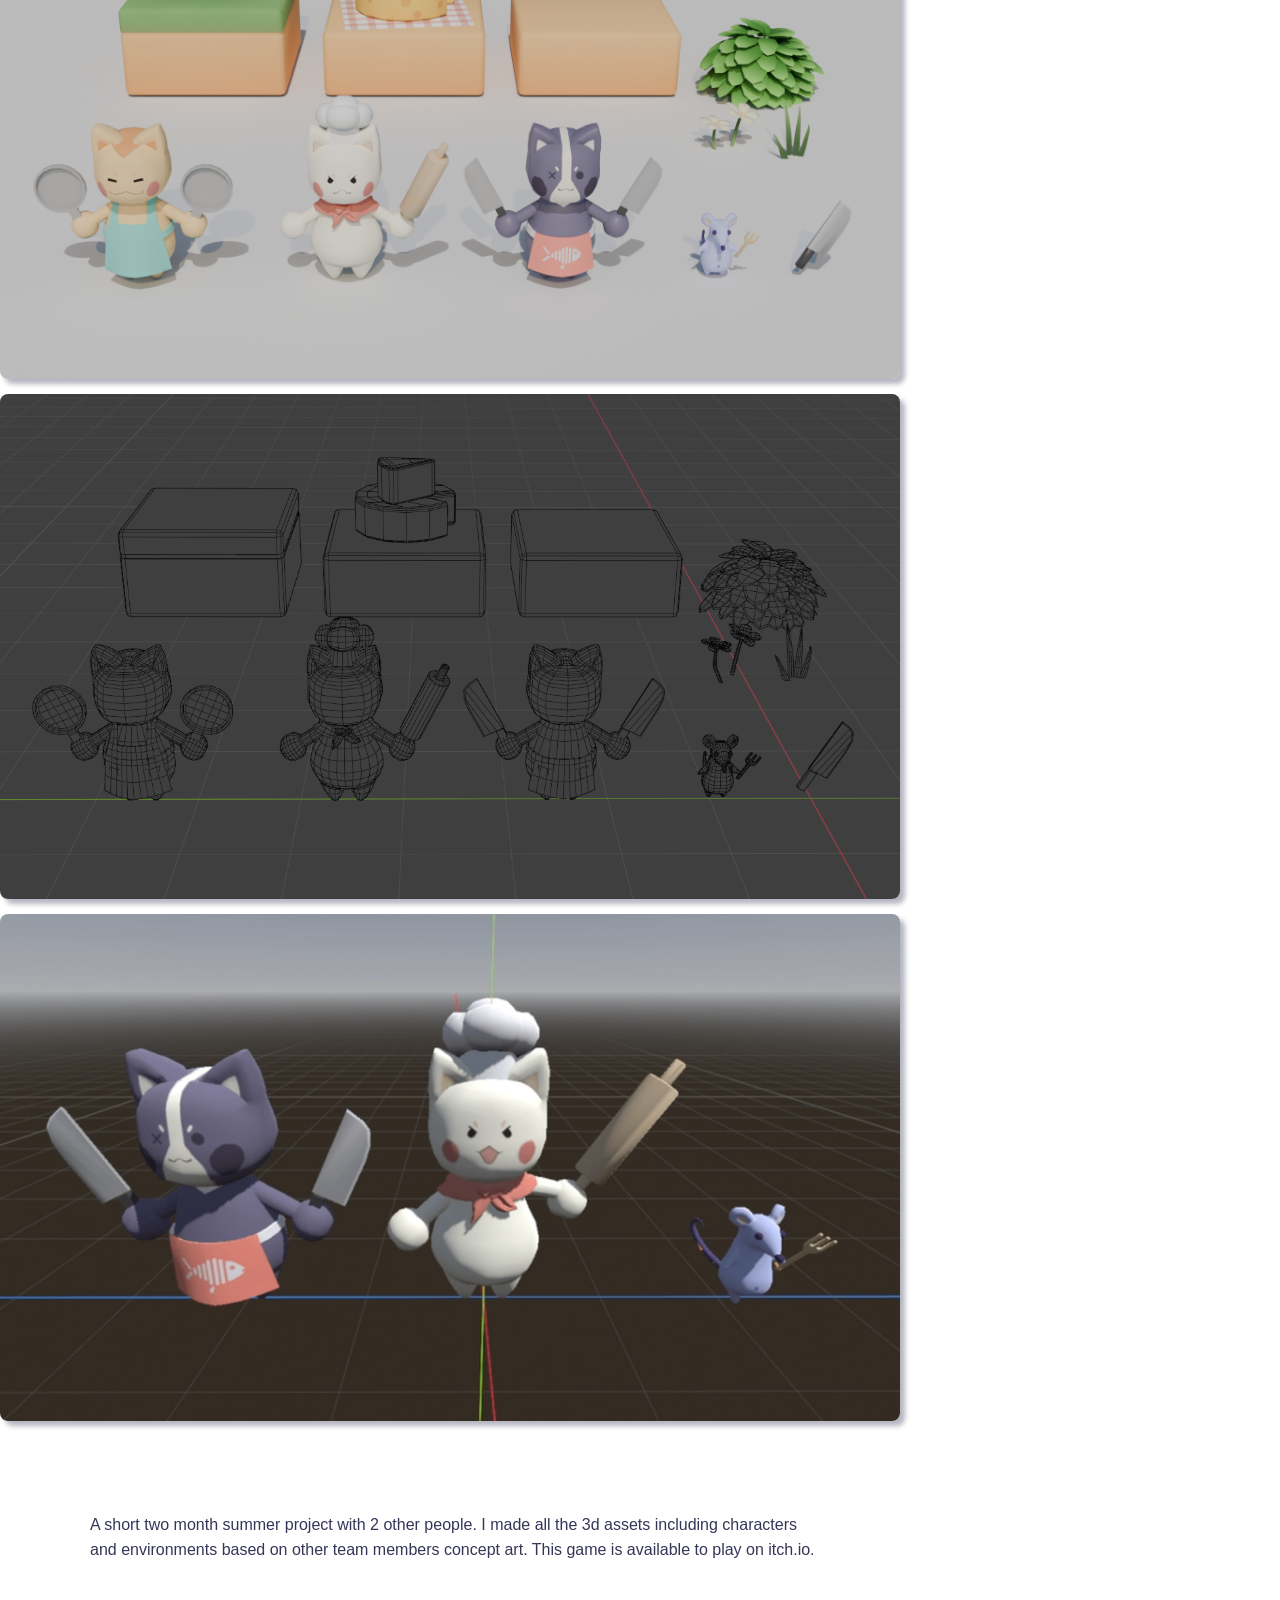
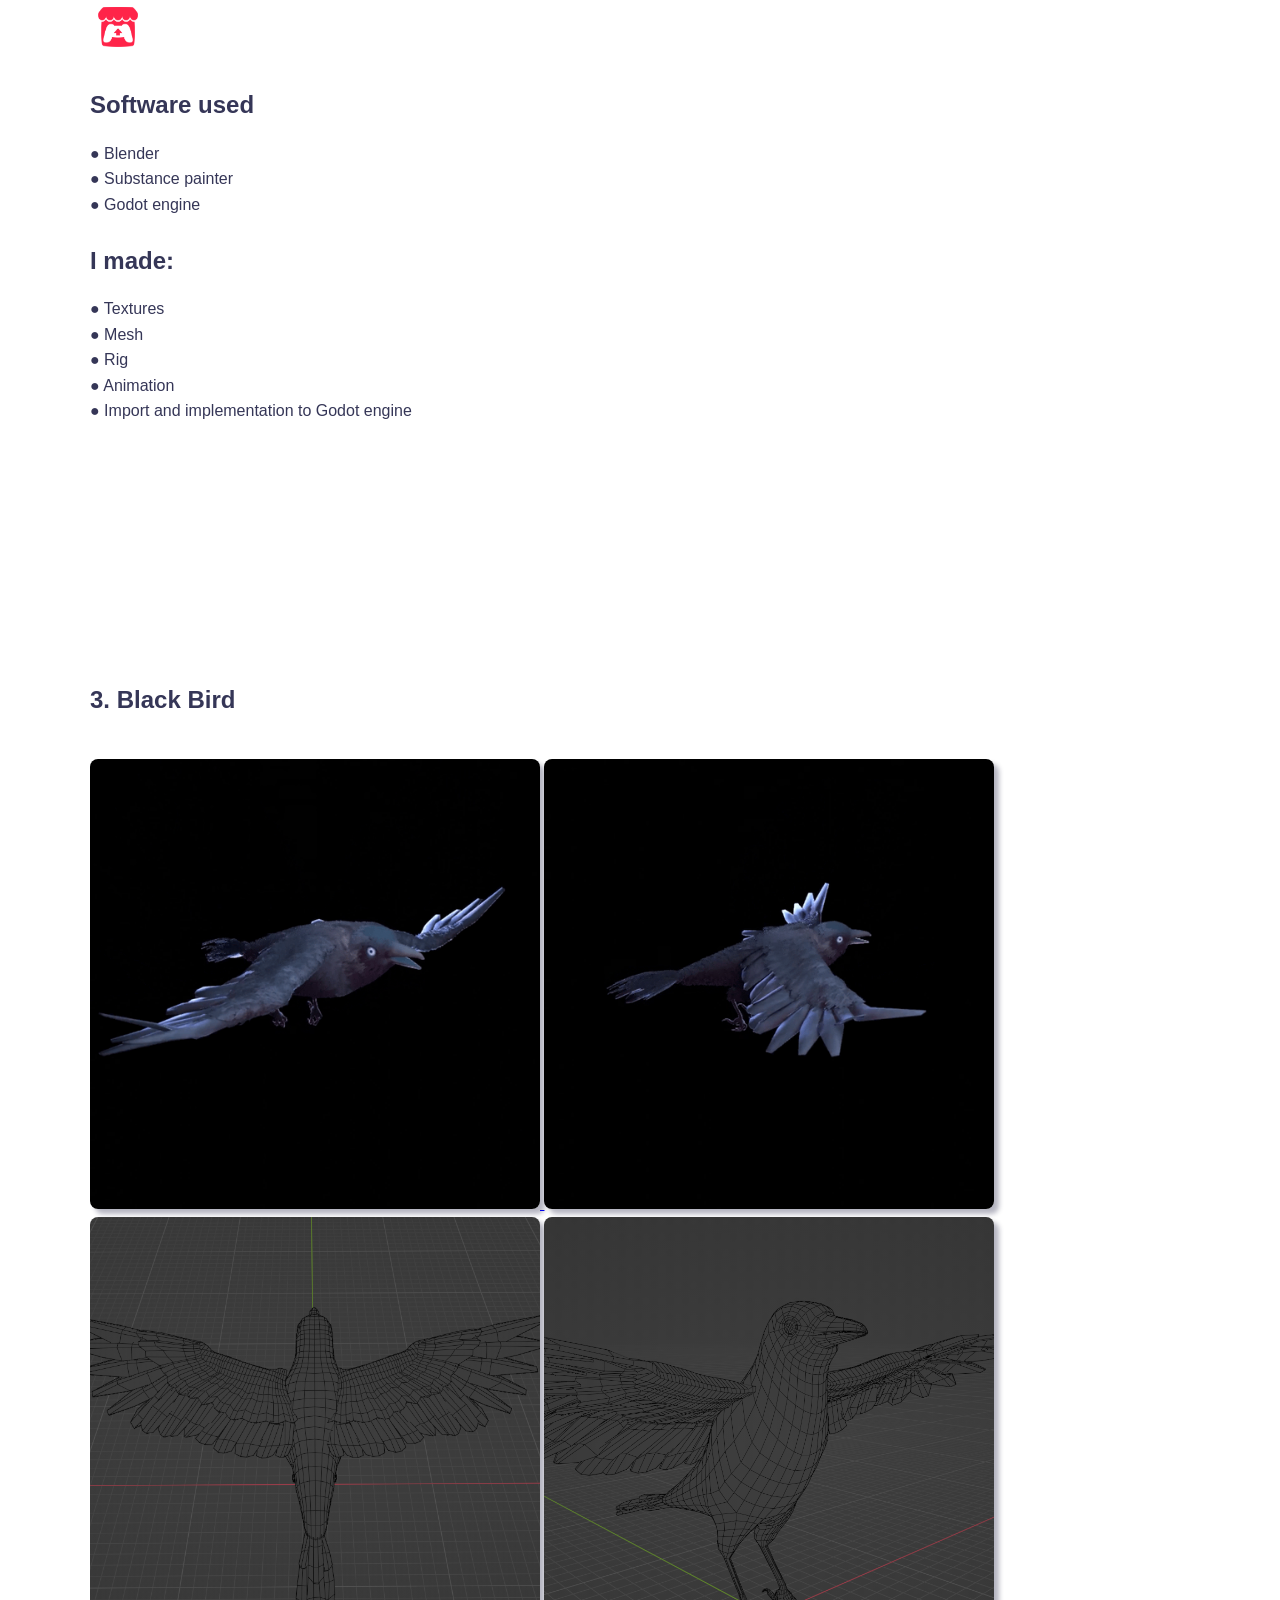
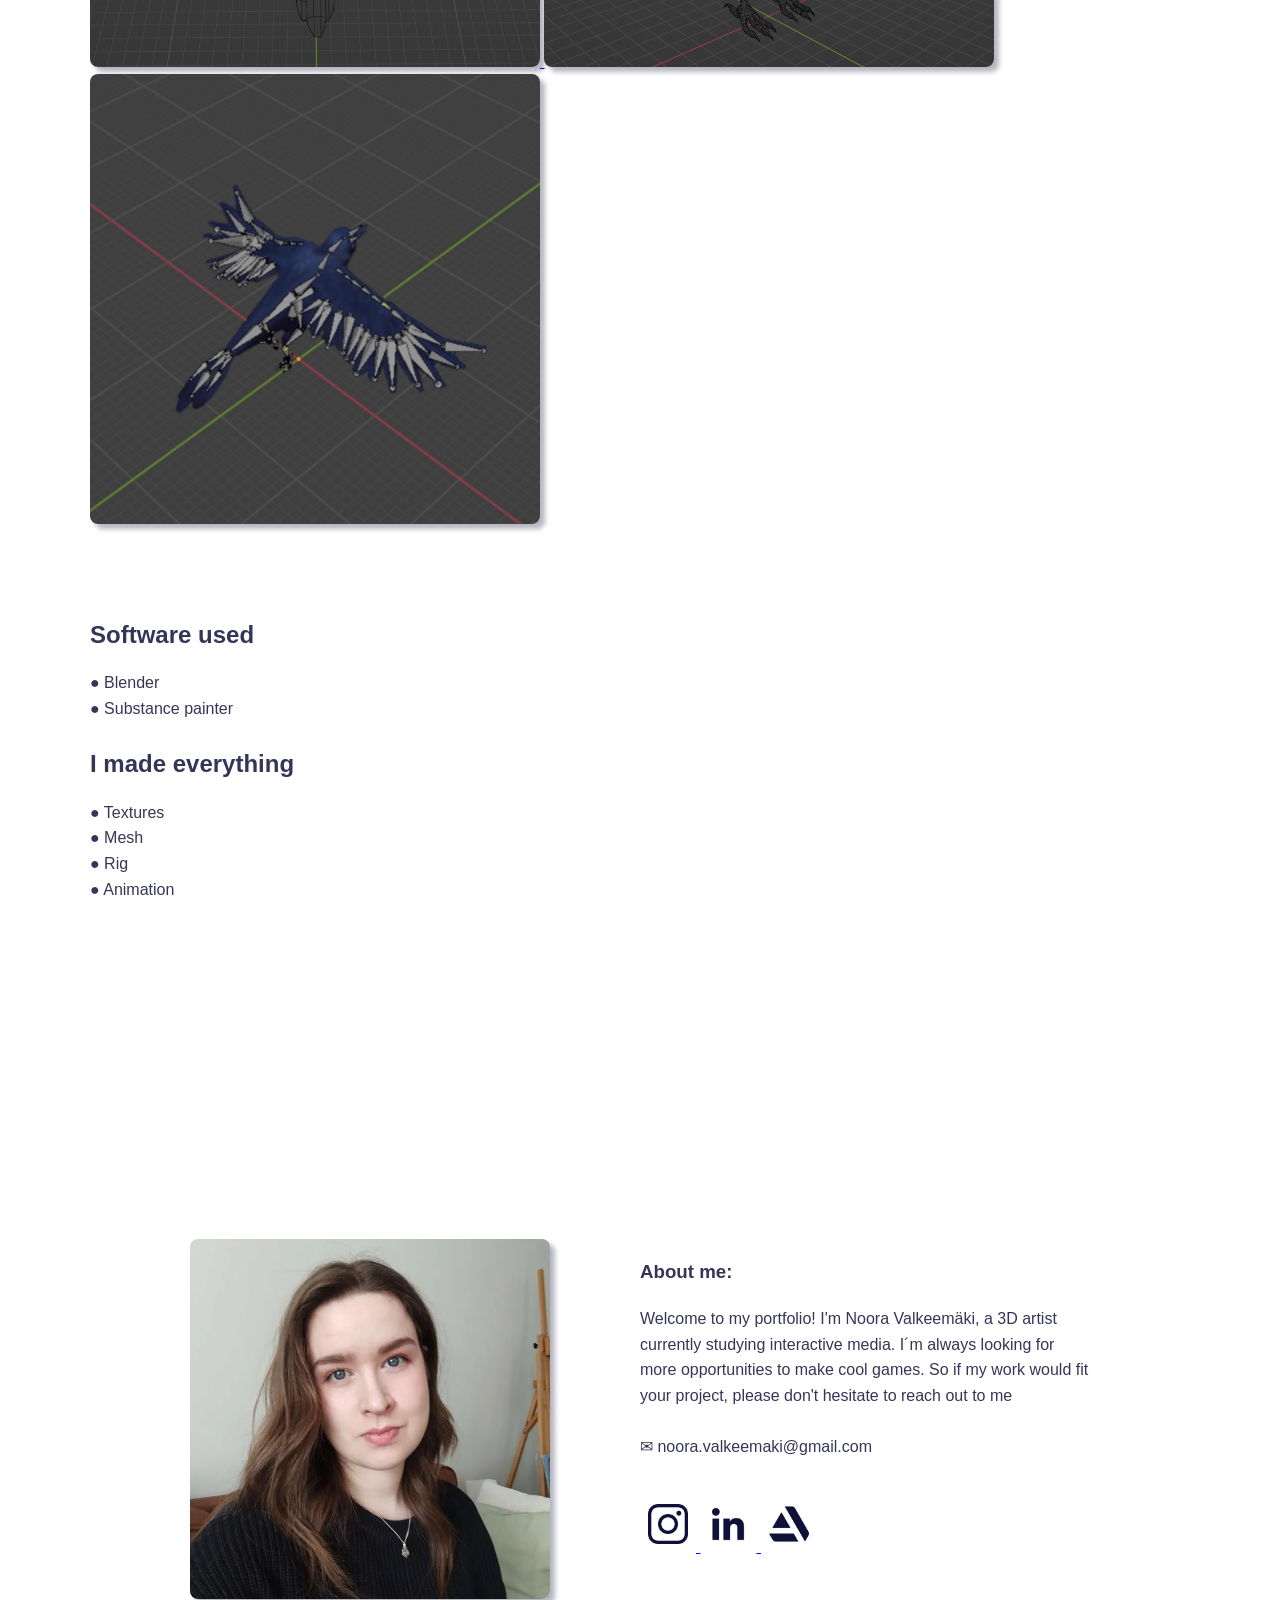
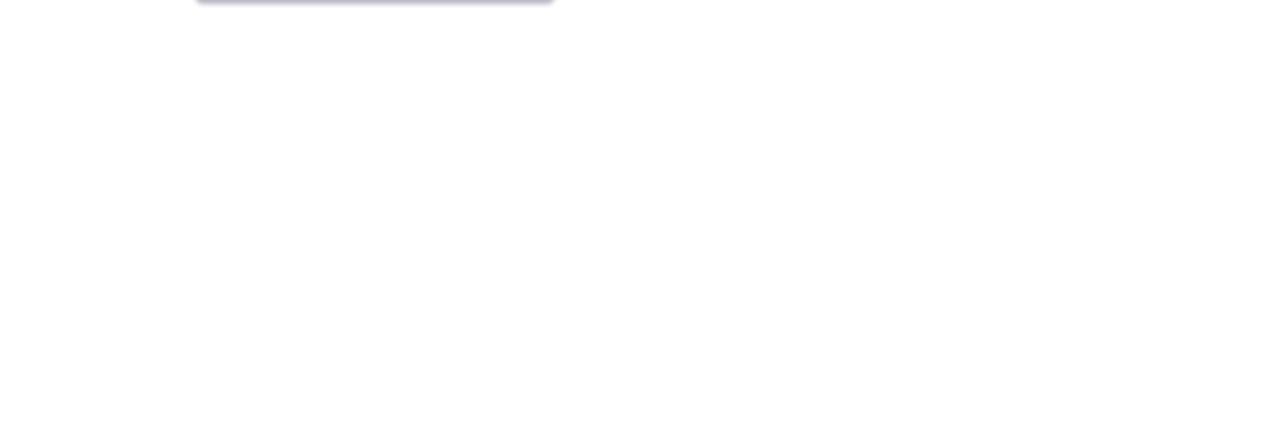
==== commit 45e16add: "fix4" ====
--- a/index.html
+++ b/index.html
@@ -16,7 +16,7 @@
         <ul>
             <a href="#AGM" style="--i:#a955ff;--j:#ea51ff">
                 <span class="icon">1.</ion-icon></span>
-                <span class="title">Game characters</span>
+                <span class="title">Adventure character</span>
             </a>
        
 
@@ -105,8 +105,8 @@
                 <img src="cats/s1.png" alt="Projekti 1"></img>
             </a>
             </a>
-                  <a target="_blank" href="cats\Cat_anim.gif">
-                <img src="cats/Cat_anim.gif" alt="Projekti 1"></img>
+                  <a target="_blank" href="cats\Cat_Anim.gif">
+                <img src="cats/Cat_Anim.gif" alt="Projekti 1"></img>
             </a>
 
         
